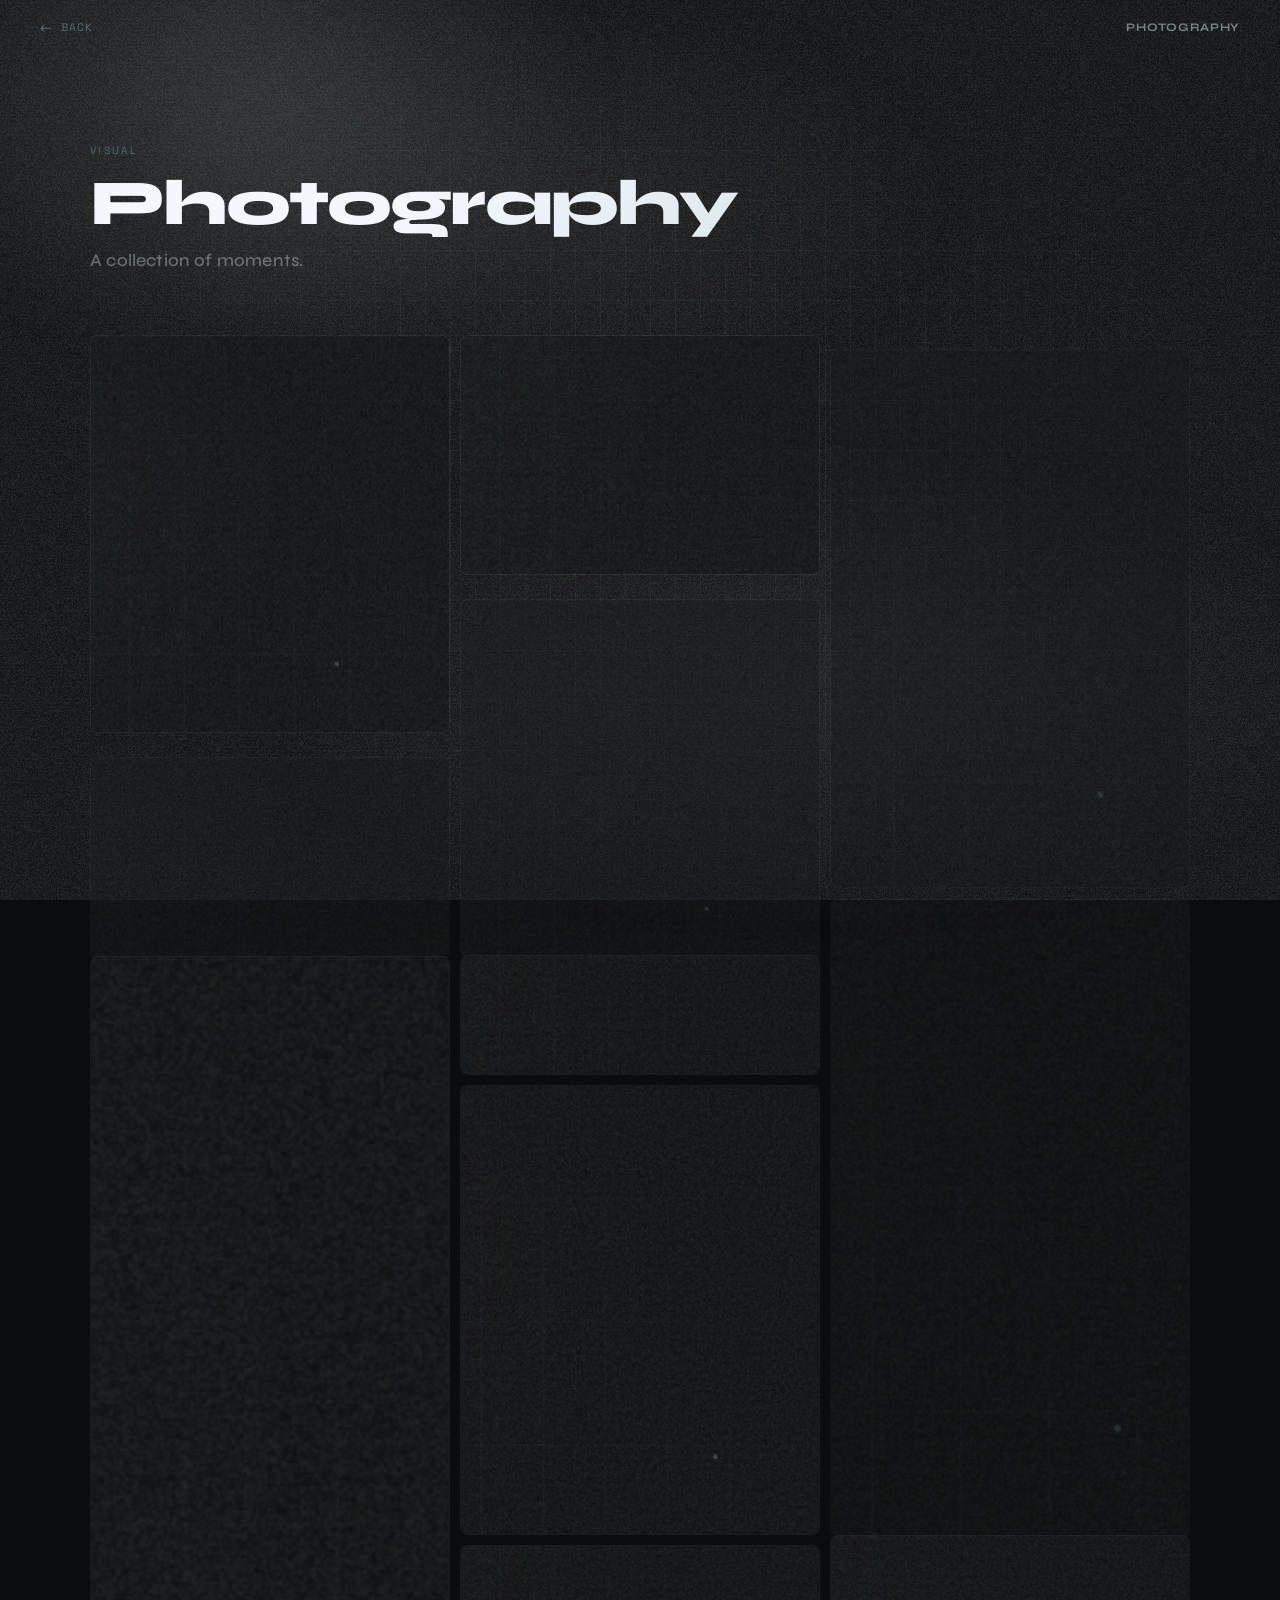
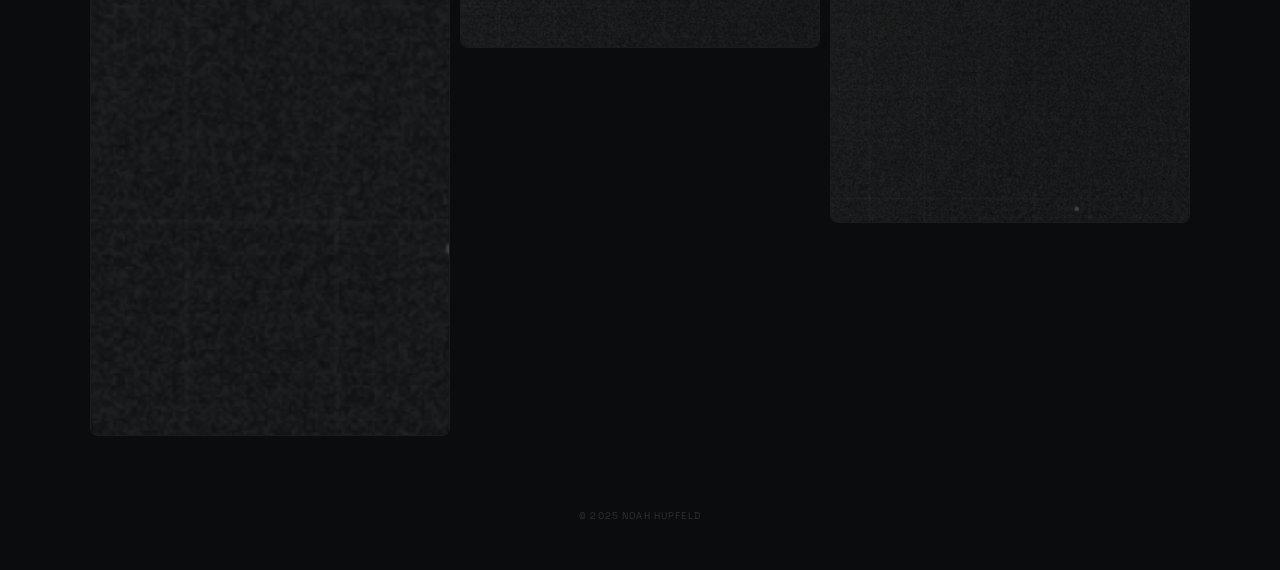
==== photography.html @ e3499d43 "Add files via upload" ====
<!DOCTYPE html>
<html lang="en">
<head>
<meta charset="UTF-8">
<meta name="viewport" content="width=device-width, initial-scale=1.0">
<title>Photography | Noah Hupfeld</title>
<link rel="preconnect" href="https://fonts.googleapis.com">
<link rel="preconnect" href="https://fonts.gstatic.com" crossorigin>
<link href="https://fonts.googleapis.com/css2?family=Space+Grotesk:wght@400;500;700&family=Syne:wght@500;700;800&display=swap" rel="stylesheet">
<link rel="stylesheet" href="style.css">
<link rel="stylesheet" href="project.css">
<link rel="stylesheet" href="photography.css">
</head>
<body>

  <canvas id="noise-canvas" aria-hidden="true"></canvas>
  <div class="scanline" aria-hidden="true"></div>
  <div class="orb orb-1" aria-hidden="true"></div>
  <div class="orb orb-2" aria-hidden="true"></div>
  <div class="orb orb-3" aria-hidden="true"></div>

  <!-- Fixed nav -->
  <nav class="project-nav" id="project-nav">
    <a href="index.html#about" class="nav-back">
      <span class="nav-back-arrow">←</span>
      <span>Back</span>
    </a>
    <span class="nav-project-title">Photography</span>
  </nav>

  <!-- Hero -->
  <header class="photo-hero">
    <div class="photo-hero-inner">
      <span class="photo-hero-kicker">Visual</span>
      <h1 class="photo-hero-title">Photography</h1>
      <p class="photo-hero-desc">A collection of moments.</p>
    </div>
  </header>

  <!-- Masonry / grid -->
  <main class="photo-main" id="photo-main"></main>

  <!-- Lightbox -->
  <div class="lightbox" id="lightbox" aria-hidden="true">
    <button class="lightbox-close" id="lightbox-close" aria-label="Close">✕</button>
    <button class="lightbox-prev" id="lightbox-prev" aria-label="Previous">←</button>
    <button class="lightbox-next" id="lightbox-next" aria-label="Next">→</button>
    <div class="lightbox-img-wrap">
      <img class="lightbox-img" id="lightbox-img" src="" alt="">
    </div>
    <div class="lightbox-counter" id="lightbox-counter"></div>
  </div>

  <footer class="site-footer">© 2025 Noah Hupfeld</footer>

  <script src="grain.js"></script>
  <script src="portfolio-data.js"></script>
  <script>
    /* ── Normalise entries: always { src, aspect? } ── */
    const photos = DATA.about.photography.map(e =>
      typeof e === 'string' ? { src: e } : e
    );

    const GAP = 10; // px between tiles
    const container = document.getElementById('photo-main');

    /* ── Column count based on viewport ── */
    function colCount() {
      const w = container.clientWidth;
      if (w >= 900) return 3;
      if (w >= 520) return 2;
      return 1;
    }

    /* ── Build tiles (DOM), resolve aspect ratios, then layout ── */
    const tiles = photos.map((entry, i) => {
      const div = document.createElement('div');
      div.className = 'photo-tile';
      div.style.animationDelay = (0.04 + i * 0.06) + 's';
      div.style.position = 'absolute';
      const img = document.createElement('img');
      img.src = entry.src;
      img.alt = 'Photo ' + (i + 1);
      img.loading = 'lazy';
      div.appendChild(img);
      div.addEventListener('click', () => openLightbox(i));
      container.appendChild(div);
      return { div, entry, aspect: entry.aspect || null };
    });

    /* ── Resolve aspect ratios for tiles that need auto-detection ── */
    let pending = tiles.filter(t => t.aspect === null).length;

    function tryLayout() {
      if (pending > 0) return; // wait until all aspects known
      layout();
    }

    tiles.forEach(t => {
      if (t.aspect !== null) return;
      const img = t.div.querySelector('img');
      if (img.complete && img.naturalWidth) {
        t.aspect = img.naturalWidth / img.naturalHeight;
        pending--;
        tryLayout();
      } else {
        img.addEventListener('load', () => {
          t.aspect = img.naturalWidth / img.naturalHeight || 1;
          pending--;
          tryLayout();
        });
        img.addEventListener('error', () => {
          t.aspect = 1;
          pending--;
          tryLayout();
        });
      }
    });

    /* If all aspects were pre-declared, layout immediately */
    if (pending === 0) layout();

    /* ── Column-packing layout (shortest-column) ── */
    function layout() {
      const cols = colCount();
      const totalW = container.clientWidth;
      const colW = (totalW - GAP * (cols - 1)) / cols;

      // Track the current fill height of each column
      const colHeights = Array(cols).fill(0);

      tiles.forEach(t => {
        // Pick the shortest column
        let shortest = 0;
        for (let c = 1; c < cols; c++) {
          if (colHeights[c] < colHeights[shortest]) shortest = c;
        }

        const aspect = t.aspect || 1;
        const h = colW / aspect;
        const x = shortest * (colW + GAP);
        const y = colHeights[shortest];

        t.div.style.left   = x + 'px';
        t.div.style.top    = y + 'px';
        t.div.style.width  = colW + 'px';
        t.div.style.height = h + 'px';

        colHeights[shortest] += h + GAP;
      });

      // Set container height to tallest column
      container.style.height = Math.max(...colHeights) + 'px';
    }

    /* ── Re-layout on resize ── */
    let resizeTimer;
    window.addEventListener('resize', () => {
      clearTimeout(resizeTimer);
      resizeTimer = setTimeout(() => { if (pending === 0) layout(); }, 120);
    }, { passive: true });

    /* ── Nav shrink on scroll ── */
    const projNav = document.getElementById('project-nav');
    window.addEventListener('scroll', () => {
      projNav.classList.toggle('scrolled', window.scrollY > 60);
    }, { passive: true });

    /* ── Scroll-driven fly-in/out per tile ── */
    const FADE_ZONE  = 180; // px from viewport edge where transition starts
    const MAX_SHIFT  = 14;  // px of translateY at the edge
    const MAX_FADE   = 0.5; // opacity at the edge (fully visible = 0.82)

    function easeInOut(x) {
      return x < 0.5 ? 2 * x * x : 1 - Math.pow(-2 * x + 2, 2) / 2;
    }

    function updateTileVisibility() {
      const vTop    = window.scrollY;
      const vBottom = vTop + window.innerHeight;
      const contTop = container.offsetTop;

      tiles.forEach(t => {
        const el      = t.div;
        const tTop    = parseFloat(el.style.top)    + contTop;
        const tBottom = tTop + parseFloat(el.style.height || 0);

        // raw progress: 0 = edge, 1 = fully inside
        const fromTop    = tTop    - vTop;
        const fromBottom = vBottom - tBottom;

        let progress = 1;
        let dir = 0; // -1 top edge, +1 bottom edge

        if (fromBottom < FADE_ZONE && fromBottom > -parseFloat(el.style.height || FADE_ZONE)) {
          const p = Math.max(0, fromBottom / FADE_ZONE);
          if (p < progress) { progress = p; dir = 1; }
        }
        if (fromTop < FADE_ZONE && fromTop > -parseFloat(el.style.height || FADE_ZONE)) {
          const p = Math.max(0, fromTop / FADE_ZONE);
          if (p < progress) { progress = p; dir = -1; }
        }

        const eased   = easeInOut(progress);
        const opacity = MAX_FADE + eased * (0.82 - MAX_FADE);
        const shift   = dir * (1 - eased) * MAX_SHIFT;

        el.style.opacity   = opacity.toFixed(3);
        el.style.transform = shift ? `translateY(${shift.toFixed(2)}px)` : '';
      });
    }

    function scrollLoop() {
      updateTileVisibility();
      requestAnimationFrame(scrollLoop);
    }
    requestAnimationFrame(scrollLoop);

    /* ── Lightbox ── */
    let current = 0;
    const lightbox  = document.getElementById('lightbox');
    const lbImg     = document.getElementById('lightbox-img');
    const lbCounter = document.getElementById('lightbox-counter');

    function openLightbox(i) {
      current = i;
      lbImg.src = photos[i].src;
      lbCounter.textContent = (i + 1) + ' / ' + photos.length;
      lightbox.classList.add('open');
      lightbox.setAttribute('aria-hidden', 'false');
      document.body.style.overflow = 'hidden';
    }

    function closeLightbox() {
      lightbox.classList.remove('open');
      lightbox.setAttribute('aria-hidden', 'true');
      document.body.style.overflow = '';
    }

    function showPrev() { openLightbox((current - 1 + photos.length) % photos.length); }
    function showNext() { openLightbox((current + 1) % photos.length); }

    document.getElementById('lightbox-close').addEventListener('click', closeLightbox);
    document.getElementById('lightbox-prev').addEventListener('click', showPrev);
    document.getElementById('lightbox-next').addEventListener('click', showNext);

    lightbox.addEventListener('click', e => {
      if (e.target === lightbox) closeLightbox();
    });

    document.addEventListener('keydown', e => {
      if (!lightbox.classList.contains('open')) return;
      if (e.key === 'Escape')      closeLightbox();
      if (e.key === 'ArrowLeft')   showPrev();
      if (e.key === 'ArrowRight')  showNext();
    });
  </script>
</body>
</html>
---- style.css ----
/* ── Reset ── */
*, *::before, *::after { margin: 0; padding: 0; box-sizing: border-box; }

/* ════════════════════════════════
   BASE
════════════════════════════════ */
html {
  width: 100%;
  background: #0b0c0d;
  scroll-behavior: smooth;
}

body {
  width: 100%;
  background: #0b0c0d;
  color: #e8eef2;
  font-family: 'Space Grotesk', sans-serif;
  overflow-x: hidden;
}

/* ════════════════════════════════
   GRID BACKGROUND
════════════════════════════════ */
body::before {
  content: '';
  position: fixed;
  inset: 0;
  z-index: 0;
  background-image:
    linear-gradient(rgba(64, 68, 70, 0.22)1px, transparent 1px),
    linear-gradient(90deg, rgba(64, 68, 70, 0.22) 1px, transparent 1px);
  background-size: 25px 50px;
  mask-image: radial-gradient(ellipse at 50% 50%, black 20%, transparent 75%);
  -webkit-mask-image: radial-gradient(ellipse at 50% 50%, black 20%, transparent 75%);
  pointer-events: none;
}

/* ════════════════════════════════
   3D BLOB CANVAS
════════════════════════════════ */
#blob-canvas {
  position: fixed;
  inset: 0;
  width: 100%;
  height: 100%;
  pointer-events: none;
  z-index: 1;
  transition: opacity 0.1s linear;
}

/* ════════════════════════════════
   STATIC NOISE CANVAS
════════════════════════════════ */
#noise-canvas {
  position: fixed;
  inset: 0;
  width: 100%;
  height: 100%;
  pointer-events: none;
  z-index: 2;
  mix-blend-mode: screen;
  opacity: 0.30;
}

/* ════════════════════════════════
   ANIMATED BACKGROUND PARTICLES
════════════════════════════════ */
.bg-particles {
  position: fixed;
  inset: 0;
  z-index: 1;
  pointer-events: none;
  overflow: hidden;
}

.particle {
  position: absolute;
  border-radius: 50%;
  background: rgba(180, 230, 240, 0.6);
  animation: floatParticle linear infinite;
}

.particle:nth-child(1)  { width:1px; height:1px; left:10%; animation-duration:18s; animation-delay:0s;    opacity:0.5; }
.particle:nth-child(2)  { width:2px; height:2px; left:22%; animation-duration:24s; animation-delay:-4s;   opacity:0.35; }
.particle:nth-child(3)  { width:1px; height:1px; left:35%; animation-duration:20s; animation-delay:-8s;   opacity:0.6; }
.particle:nth-child(4)  { width:2px; height:2px; left:48%; animation-duration:28s; animation-delay:-2s;   opacity:0.3; }
.particle:nth-child(5)  { width:1px; height:1px; left:60%; animation-duration:22s; animation-delay:-12s;  opacity:0.5; }
.particle:nth-child(6)  { width:1px; height:1px; left:72%; animation-duration:19s; animation-delay:-6s;   opacity:0.4; }
.particle:nth-child(7)  { width:2px; height:2px; left:85%; animation-duration:26s; animation-delay:-16s;  opacity:0.3; }
.particle:nth-child(8)  { width:1px; height:1px; left:5%;  animation-duration:32s; animation-delay:-9s;   opacity:0.45; }
.particle:nth-child(9)  { width:1px; height:1px; left:92%; animation-duration:21s; animation-delay:-3s;   opacity:0.5; }
.particle:nth-child(10) { width:2px; height:2px; left:55%; animation-duration:30s; animation-delay:-20s;  opacity:0.25; }

@keyframes floatParticle {
  0%   { transform: translateY(110vh) translateX(0px);   opacity: 0; }
  5%   { opacity: 0.6; }
  90%  { opacity: 0.4; }
  100% { transform: translateY(-10vh)  translateX(30px);  opacity: 0; }
}

/* ════════════════════════════════
   ANIMATED ORBS
════════════════════════════════ */
.orb {
  position: fixed;
  border-radius: 50%;
  pointer-events: none;
  z-index: 1;
  filter: blur(30px);
  animation: orbDrift ease-in-out infinite alternate;
}

.orb-1 {
  width: 55vmax;
  height: 42vmax;
  top: -13vmax;
  left: -8vmax;
  background: radial-gradient(ellipse, rgba(146, 156, 160, 0.22) 0%, transparent 70%);
  animation-duration: 14s;
  animation-delay: 0s;
}

.orb-2 {
  width: 90vmax;
  height: 36vmax;
  bottom: -1vmax;
  right: -8vmax;
  background: radial-gradient(ellipse, rgba(68, 72, 74, 0.22) 0%, transparent 70%);
  animation-duration: 18s;
  animation-delay: -6s;
}

.orb-3 {
  width: 64vmax;
  height: 32vmax;
  left: 10vmax;
  background: radial-gradient(ellipse, rgba(75, 79, 81, 0.22) 0%, transparent 70%);
  animation-duration: 22s;
  animation-delay: -10s;
}

@keyframes orbDrift {
  0%   { transform: translate(0, 0) scale(1); }
  33%  { transform: translate(3vw, 2vh) scale(1.05); }
  66%  { transform: translate(-2vw, 4vh) scale(0.97); }
  100% { transform: translate(2vw, -2vh) scale(1.03); }
}

/* ════════════════════════════════
   SCAN LINE
════════════════════════════════ */
.scanline {
  position: fixed;
  inset: 0;
  z-index: 3;
  pointer-events: none;
  background: repeating-linear-gradient(
    0deg,
    transparent,
    transparent 2px,
    rgba(0, 0, 0, 0.03) 2px,
    rgba(0, 0, 0, 0.03) 4px
  );
}

/* ════════════════════════════════
   HERO LAYOUT
════════════════════════════════ */
.hero {
  position: relative;
  z-index: 10;
  width: 100%;
  height: 100vh;
  display: flex;
  flex-direction: column;
  align-items: center;
  justify-content: space-between;
  padding: 2rem 2.5rem 2.5rem;
}

/* ── Nav ── */
nav {
  display: flex;
  justify-content: space-between;
  align-items: center;
  width: 100%;
  flex-shrink: 0;
  animation: fadeDown 0.8s 0.5s both;
}

nav .nav-left,
nav .nav-right {
  display: flex;
  gap: 2rem;
  font-size: 0.68rem;
  letter-spacing: 0.14em;
  text-transform: uppercase;
  color: rgba(180, 220, 230, 0.35);
}

nav a {
  color: inherit;
  text-decoration: none;
  transition: color 0.25s;
}
nav a:hover { color: rgba(200, 235, 242, 0.85); }

/* ── Center name block ── */
.name-hero {
  flex: 1;
  display: flex;
  flex-direction: column;
  align-items: center;
  justify-content: center;
  text-align: center;
  will-change: transform, opacity;
}

.name-kicker {
  font-family: 'Space Grotesk', sans-serif;
  font-size: 0.7rem;
  font-weight: 250;
  letter-spacing: 1em;
  text-transform: uppercase;
  color: rgba(160, 215, 228, 0.35);
  margin-bottom: 1rem;
  opacity: 0;
  animation: fadeUp 0.6s 1.6s both;
}

.name-title-wrap {
  line-height: 1;
}

.name-title {
  font-family: 'Syne', sans-serif;
  font-weight: 800;
  font-size: clamp(3.5rem, 5vw, 9rem);
  line-height: 1;
  letter-spacing: -0.02em;
  user-select: none;
}

.name-letter {
  display: inline-block;
  background: linear-gradient(135deg, #f5f6ff 30%, #d1e1e3 80%, #b2c0c0 100%);
  -webkit-background-clip: text;
  -webkit-text-fill-color: transparent;
  background-clip: text;
  will-change: transform, opacity;
  opacity: 0;
  animation: letterReveal 0.7s cubic-bezier(0.16, 1, 0.3, 1) both;
}

.name-hero-title {
  margin: 0;
  font-size: clamp(3.5rem, 11vw, 9rem);
  line-height: 1;
  background: linear-gradient(135deg, var(--text) 30%, var(--accent) 80%, var(--accent-2) 100%);
  -webkit-background-clip: text;
  -webkit-text-fill-color: transparent;
  background-clip: text;
  opacity: 0;
  animation: heroFadeUp 1s 0.4s cubic-bezier(0.2, 0.7, 0.2, 1) forwards;
  will-change: transform, opacity;
}

.name-hint {
  margin-top: 2.4rem;
  font-size: 0.65rem;
  letter-spacing: 0.2em;
  text-transform: uppercase;
  color: rgba(160, 215, 228, 0.35);
  opacity: 0;
  animation: fadeUp 0.6s 1.9s both, hintPulse 2.8s 2.6s ease-in-out infinite;
}

/* ── Bottom nav ── */
.bottom-nav {
  position: relative;
  z-index: 1;
  display: flex;
  gap: 0.25rem;
  background: rgba(140, 210, 230, 0.04);
  backdrop-filter: blur(20px) saturate(140%);
  -webkit-backdrop-filter: blur(20px) saturate(140%);
  border: 1px solid rgba(160, 220, 235, 0.1);
  border-radius: 999px;
  padding: 0.4rem 0.6rem;
  animation: fadeUp 0.8s 0.8s both;
}

.bottom-nav a {
  font-family: 'Space Grotesk', sans-serif;
  font-size: 0.68rem;
  letter-spacing: 0.1em;
  text-transform: uppercase;
  color: rgba(180, 220, 230, 0.38);
  text-decoration: none;
  padding: 0.32rem 0.85rem;
  border-radius: 999px;
  transition: color 0.2s, background 0.2s;
}
.bottom-nav a:hover {
  color: rgba(210, 240, 248, 0.9);
  background: rgba(160, 220, 235, 0.08);
}
.bottom-nav a.active {
  color: #e8f6fa;
  background: rgba(160, 220, 235, 0.12);
}

/* ── Bottom-nav pinned state ── */
.bottom-nav.pinned {
  position: fixed;
  top: 1.2rem;
  left: 60%;
  transform: translateX(-20%);
  bottom: auto;
  z-index: 100;
  animation: navPin 1s cubic-bezier(0.16, 1, 0.3, 1) both;
}

@keyframes navPin {
  from {
    opacity: 0;
    transform: translateX(-20%) translateY(-16px);
  }
  to {
    opacity: 1;
    transform: translateX(-20%) translateY(0);
  }
}

@keyframes navUnpin {
  from {
    opacity: 1;
    transform: translateX(-20%) translateY(0);
  }
  to {
    opacity: 0;
    transform: translateX(-20%) translateY(-16px);
  }
}

.bottom-nav.unpinning {
  animation: navUnpin 0.35s cubic-bezier(0.4, 0, 1, 1) both;
}

/* ── Footer ── */
.site-footer {
  position: relative;
  z-index: 10;
  text-align: center;
  padding: 4rem 0 3rem;
  font-size: 0.6rem;
  letter-spacing: 0.12em;
  text-transform: uppercase;
  color: rgba(160, 215, 228, 0.2);
  white-space: nowrap;
}

/* ════════════════════════════════
   PAGE SECTIONS
════════════════════════════════ */
.page-section {
  position: relative;
  z-index: 10;
  width: 100%;
  min-height: 100vh;
  display: flex;
  align-items: flex-start;
  justify-content: center;
  padding: 7rem 2.5rem 6rem;
}

.section-inner {
  width: 100%;
  max-width: 860px;
}

.section-header {
  display: flex;
  align-items: baseline;
  gap: 1.2rem;
  margin-bottom: 3.5rem;
  padding-bottom: 1.2rem;
  border-bottom: 1px solid rgba(160, 220, 235, 0.08);
}

.section-kicker {
  font-family: 'Space Grotesk', sans-serif;
  font-size: 0.65rem;
  letter-spacing: 0.22em;
  text-transform: uppercase;
  color: rgba(160, 215, 228, 0.28);
}

.section-title {
  font-family: 'Syne', sans-serif;
  font-weight: 800;
  font-size: clamp(2rem, 4vw, 3.2rem);
  letter-spacing: -0.02em;
  line-height: 1;
  background: linear-gradient(135deg, #f5f6ff 30%, #d1e1e3 80%, #b2c0c0 100%);
  -webkit-background-clip: text;
  -webkit-text-fill-color: transparent;
  background-clip: text;
}

/* ════════════════════════════════
   RESUME
════════════════════════════════ */
.resume-list {
  display: flex;
  flex-direction: column;
  gap: 0;
}

.resume-item {
  display: grid;
  grid-template-columns: 160px 1fr;
  gap: 2rem;
  padding: 2rem 0;
  border-bottom: 1px solid rgba(160, 220, 235, 0.06);
  opacity: 0;
  animation: fadeUp 0.7s both;
}

.resume-item:last-child { border-bottom: none; }

.resume-meta {
  display: flex;
  flex-direction: column;
  gap: 0.6rem;
  padding-top: 0.15rem;
}

.resume-period {
  font-family: 'Space Grotesk', sans-serif;
  font-size: 0.63rem;
  letter-spacing: 0.12em;
  text-transform: uppercase;
  color: rgba(160, 215, 228, 0.35);
}

.resume-type-badge {
  display: inline-block;
  font-family: 'Space Grotesk', sans-serif;
  font-size: 0.58rem;
  letter-spacing: 0.1em;
  text-transform: uppercase;
  color: rgba(160, 220, 235, 0.5);
  background: rgba(160, 220, 235, 0.06);
  border: 1px solid rgba(160, 220, 235, 0.1);
  border-radius: 999px;
  padding: 0.2rem 0.6rem;
  width: fit-content;
}

.resume-content { display: flex; flex-direction: column; gap: 0.5rem; }

.resume-title {
  font-family: 'Syne', sans-serif;
  font-weight: 700;
  font-size: 1.05rem;
  letter-spacing: -0.01em;
  color: #e8eef2;
}

.resume-org {
  font-size: 0.72rem;
  letter-spacing: 0.04em;
  color: rgba(160, 215, 228, 0.45);
}

.resume-desc {
  font-size: 0.82rem;
  line-height: 1.7;
  color: rgba(220, 235, 240, 0.55);
  max-width: 56ch;
}

/* ════════════════════════════════
   TAGS
════════════════════════════════ */
.tag-row {
  display: flex;
  flex-wrap: wrap;
  gap: 0.4rem;
  margin-top: 0.4rem;
}

.tag {
  font-family: 'Space Grotesk', sans-serif;
  font-size: 0.58rem;
  letter-spacing: 0.1em;
  text-transform: uppercase;
  color: rgba(160, 220, 235, 0.5);
  background: rgba(160, 220, 235, 0.05);
  border: 1px solid rgba(160, 220, 235, 0.1);
  border-radius: 999px;
  padding: 0.18rem 0.65rem;
}

/* ════════════════════════════════
   PROJECTS
════════════════════════════════ */
.projects-grid {
  display: grid;
  grid-template-columns: repeat(auto-fill, minmax(340px, 1fr));
  gap: 1.25rem;
}

.project-card {
  background: rgba(140, 210, 230, 0.03);
  border: 1px solid rgba(160, 220, 235, 0.08);
  border-radius: 12px;
  overflow: hidden;
  display: flex;
  flex-direction: column;
  opacity: 0;
  animation: fadeUp 0.7s both;
  transition: border-color 0.25s, background 0.25s;
}

.project-card:hover {
  border-color: rgba(160, 220, 235, 0.18);
  background: rgba(140, 210, 230, 0.055);
}

.project-cover {
  position: relative;
  aspect-ratio: 16 / 9;
  background: rgba(160, 220, 235, 0.04);
  overflow: hidden;
}

.project-cover img {
  width: 100%;
  height: 100%;
  object-fit: cover;
  display: block;
  opacity: 0.75;
  transition: opacity 0.3s;
}

.project-card:hover .project-cover img { opacity: 0.9; }

.project-cover.no-cover {
  background: repeating-linear-gradient(
    -45deg,
    rgba(160, 220, 235, 0.03),
    rgba(160, 220, 235, 0.03) 1px,
    transparent 1px,
    transparent 12px
  );
}

.project-type-badge {
  position: absolute;
  top: 1.1rem;
  right: 1.1rem;
  font-family: 'Space Grotesk', sans-serif;
  font-size: 0.58rem;
  letter-spacing: 0.1em;
  text-transform: uppercase;
  color: rgba(160, 220, 235, 0.6);
  background: rgba(11, 12, 13, 0.65);
  backdrop-filter: blur(8px);
  border: 1px solid rgba(160, 220, 235, 0.12);
  border-radius: 999px;
  padding: 0.2rem 0.65rem;
}

.project-body {
  padding: 1.4rem 1.5rem 1.5rem;
  display: flex;
  flex-direction: column;
  gap: 0.55rem;
  flex: 1;
}

.project-header {
  display: flex;
  align-items: baseline;
  justify-content: space-between;
  gap: 1rem;
}

.project-title {
  font-family: 'Syne', sans-serif;
  font-weight: 700;
  font-size: 1rem;
  letter-spacing: -0.01em;
  color: #e8eef2;
}

.project-period {
  font-size: 0.6rem;
  letter-spacing: 0.1em;
  text-transform: uppercase;
  color: rgba(160, 215, 228, 0.3);
  white-space: nowrap;
}

.project-desc {
  font-size: 0.8rem;
  line-height: 1.65;
  color: rgba(220, 235, 240, 0.5);
}

/* ════════════════════════════════
   ABOUT
════════════════════════════════ */
.about-body { display: flex; flex-direction: column; gap: 3rem; }

.about-bio {
  font-family: 'Syne', sans-serif;
  font-weight: 500;
  font-size: clamp(1.1rem, 2vw, 1.5rem);
  line-height: 1.6;
  letter-spacing: -0.01em;
  color: rgba(220, 235, 240, 0.65);
  max-width: 52ch;
}

.hobby-cards {
  display: flex;
  flex-direction: column;
  gap: 1.25rem;
}

.hobby-card {
  background: rgba(140, 210, 230, 0.03);
  border: 1px solid rgba(160, 220, 235, 0.08);
  border-radius: 12px;
  overflow: hidden;
  opacity: 0;
  animation: fadeUp 0.7s both;
  transition: border-color 0.25s, background 0.25s;
}

.hobby-card:hover {
  border-color: rgba(160, 220, 235, 0.18);
  background: rgba(140, 210, 230, 0.055);
}

.hobby-card-header {
  padding: 1.2rem 1.5rem 1rem;
  display: flex;
  align-items: baseline;
  gap: 1rem;
  border-bottom: 1px solid rgba(160, 220, 235, 0.07);
}

.hobby-card-title {
  font-family: 'Syne', sans-serif;
  font-weight: 700;
  font-size: 1rem;
  letter-spacing: -0.01em;
  color: #e8eef2;
}

.hobby-card-kicker {
  font-family: 'Space Grotesk', sans-serif;
  font-size: 0.58rem;
  letter-spacing: 0.1em;
  text-transform: uppercase;
  color: rgba(160, 220, 235, 0.35);
}

.hobby-card-arrow {
  margin-left: auto;
  font-size: 0.75rem;
  color: rgba(160, 220, 235, 0.25);
  transition: color 0.25s, transform 0.25s;
}

.hobby-card:hover .hobby-card-arrow {
  color: rgba(160, 220, 235, 0.65);
  transform: translate(2px, -2px);
}


/* ════════════════════════════════
   ANIMATIONS
════════════════════════════════ */
@keyframes letterReveal {
  from {
    opacity: 0;
    transform: translateY(0.4em) scaleY(0.6);
    filter: blur(10px);
  }
  to {
    opacity: 1;
    transform: translateY(0) scaleY(1);
    filter: blur(0px);
  }
}

@keyframes fadeDown {
  from { opacity: 0; transform: translateY(-10px); }
  to   { opacity: 1; transform: translateY(0); }
}

@keyframes fadeUp {
  from { opacity: 0; transform: translateY(20px); }
  to   { opacity: 1; transform: translateY(0); }
}

@keyframes hintPulse {
  50%       { opacity: 1;  transform: translateY(5px); }
}

/* ════════════════════════════════
   RESPONSIVE
════════════════════════════════ */
@media (max-width: 640px) {
  .resume-item {
    grid-template-columns: 1fr;
    gap: 0.75rem;
  }

  .photo-grid {
    grid-template-columns: repeat(2, 1fr);
  }

  .page-section {
    padding: 5rem 1.5rem 4rem;
  }
}
---- project.css ----
/* ════════════════════════════════
   PROJECT PAGE
════════════════════════════════ */

/* ── Fixed nav ── */
.project-nav {
  position: fixed;
  top: 0;
  left: 0;
  right: 0;
  z-index: 200;
  display: flex;
  align-items: center;
  justify-content: space-between;
  padding: 1.1rem 2.5rem;
  transition: background 0.3s, border-color 0.3s, padding 0.3s;
  border-bottom: 1px solid transparent;
  animation: fadeDown 0.6s 0.1s both;
}

.project-nav.scrolled {
  background: rgba(255, 255, 255, 0);
  backdrop-filter: blur(10px) saturate(140%);
  -webkit-backdrop-filter: blur(10px) saturate(140%);
  border-color: rgba(160, 220, 235, 0.08);
  padding: 0.75rem 2.5rem;
}

.nav-back {
  display: flex;
  align-items: center;
  gap: 0.45rem;
  font-size: 0.68rem;
  letter-spacing: 0.12em;
  text-transform: uppercase;
  color: rgba(180, 220, 230, 0.38);
  text-decoration: none;
  transition: color 0.2s;
}
.nav-back:hover { color: rgba(210, 240, 248, 0.85); }

.nav-back-arrow {
  font-size: 0.9rem;
  transition: transform 0.2s;
}
.nav-back:hover .nav-back-arrow { transform: translateX(-3px); }

.nav-project-title {
  font-family: 'Syne', sans-serif;
  font-weight: 700;
  font-size: 0.72rem;
  letter-spacing: 0.06em;
  color: rgba(220, 235, 240, 0.5);
  text-transform: uppercase;
}

/* ── Hero ── */
.proj-hero {
  position: relative;
  z-index: 10;
  width: 100%;
  padding: 9rem 2.5rem 5rem;
  display: flex;
  justify-content: center;
}

.proj-hero-inner {
  width: 100%;
  max-width: 860px;
  display: flex;
  flex-direction: column;
  gap: 1.2rem;
  animation: fadeUp 0.7s 0.2s both;
}

.proj-meta-row {
  display: flex;
  gap: 0.5rem;
  flex-wrap: wrap;
}

.proj-meta-chip {
  font-family: 'Space Grotesk', sans-serif;
  font-size: 0.6rem;
  letter-spacing: 0.12em;
  text-transform: uppercase;
  color: rgba(160, 220, 235, 0.5);
  background: rgba(160, 220, 235, 0.06);
  border: 1px solid rgba(160, 220, 235, 0.1);
  border-radius: 999px;
  padding: 0.22rem 0.75rem;
}

.proj-meta-type {
  color: rgba(180, 230, 240, 0.65);
  background: rgba(180, 230, 240, 0.06);
  border-color: rgba(180, 230, 240, 0.14);
}

.proj-title {
  font-family: 'Syne', sans-serif;
  font-weight: 800;
  font-size: clamp(2.4rem, 5vw, 4.5rem);
  line-height: 1.05;
  letter-spacing: -0.03em;
  background: linear-gradient(135deg, #f5f6ff 30%, #d1e1e3 80%, #b2c0c0 100%);
  -webkit-background-clip: text;
  -webkit-text-fill-color: transparent;
  background-clip: text;
}

.proj-desc {
  font-family: 'Syne', sans-serif;
  font-weight: 500;
  font-size: clamp(1rem, 1.8vw, 1.25rem);
  line-height: 1.65;
  color: rgba(220, 235, 240, 0.55);
  max-width: 58ch;
}

.proj-tag-row {
  display: flex;
  flex-wrap: wrap;
  gap: 0.4rem;
}

.proj-links {
  display: flex;
  gap: 0.75rem;
  flex-wrap: wrap;
  margin-top: 0.4rem;
}

.proj-link-btn {
  display: inline-flex;
  align-items: center;
  gap: 0.4rem;
  font-family: 'Space Grotesk', sans-serif;
  font-size: 0.68rem;
  letter-spacing: 0.1em;
  text-transform: uppercase;
  color: rgba(180, 225, 235, 0.75);
  background: rgba(160, 220, 235, 0.06);
  border: 1px solid rgba(160, 220, 235, 0.14);
  border-radius: 999px;
  padding: 0.45rem 1.1rem;
  text-decoration: none;
  transition: color 0.2s, background 0.2s, border-color 0.2s;
}
.proj-link-btn:hover {
  color: #e8f6fa;
  background: rgba(160, 220, 235, 0.12);
  border-color: rgba(160, 220, 235, 0.24);
}
.proj-link-btn::after { content: ' ↗'; opacity: 0.5; }

/* ── Cover ── */
.proj-cover-wrap {
  position: relative;
  z-index: 10;
  width: 100%;
  max-width: 1100px;
  margin: 0 auto 0;
  padding: 0 2.5rem;
  animation: fadeUp 0.8s 0.35s both;
}

.proj-cover-img {
  width: 100%;
  max-height: 540px;
  object-fit: cover;
  border-radius: 12px;
  border: 1px solid rgba(160, 220, 235, 0.1);
  display: block;
}

.proj-cover-empty {
  height: 320px;
  border-radius: 12px;
  border: 1px solid rgba(160, 220, 235, 0.07);
  background: repeating-linear-gradient(
    -45deg,
    rgba(160, 220, 235, 0.025),
    rgba(160, 220, 235, 0.025) 1px,
    transparent 1px,
    transparent 12px
  );
}

/* ── Content area ── */
.proj-content {
  position: relative;
  z-index: 10;
  width: 100%;
  max-width: 860px;
  margin: 0 auto;
  padding: 5rem 2.5rem 7rem;
  display: flex;
  flex-direction: column;
  gap: 3.5rem;
}

/* ── Shared block ── */
.proj-block {
  opacity: 0;
  animation: fadeUp 0.65s both;
}
.proj-block:nth-child(1) { animation-delay: 0.05s; }
.proj-block:nth-child(2) { animation-delay: 0.12s; }
.proj-block:nth-child(3) { animation-delay: 0.18s; }
.proj-block:nth-child(4) { animation-delay: 0.24s; }
.proj-block:nth-child(5) { animation-delay: 0.30s; }
.proj-block:nth-child(6) { animation-delay: 0.36s; }
.proj-block:nth-child(7) { animation-delay: 0.40s; }
.proj-block:nth-child(8) { animation-delay: 0.44s; }

/* ── Text block ── */
.proj-block-text { display: flex; flex-direction: column; gap: 1rem; }

.proj-block-heading {
  font-family: 'Syne', sans-serif;
  font-weight: 700;
  font-size: clamp(1.2rem, 2.5vw, 1.7rem);
  letter-spacing: -0.02em;
  color: #e8eef2;
}

.proj-block-body {
  font-size: 0.92rem;
  line-height: 1.8;
  color: rgba(220, 235, 240, 0.6);
  max-width: 66ch;
}
.proj-block-body a {
  color: rgba(180, 230, 240, 0.75);
  text-decoration: underline;
  text-underline-offset: 3px;
}
.proj-block-body a:hover { color: #e8f6fa; }

/* ── Image block ── */
.proj-block-image {
  display: flex;
  flex-direction: column;
  gap: 0.75rem;
}
.proj-block-image img {
  width: 100%;
  border-radius: 10px;
  border: 1px solid rgba(160, 220, 235, 0.08);
  display: block;
  object-fit: cover;
}
.proj-block-image.wide {
  width: calc(100% + 5rem);
  margin-left: -2.5rem;
}
.proj-block-image figcaption,
.proj-block-gallery figcaption,
.proj-block-video figcaption {
  font-size: 0.63rem;
  letter-spacing: 0.1em;
  text-transform: uppercase;
  color: rgba(160, 215, 228, 0.3);
  text-align: center;
}

/* ── Gallery block ── */
.proj-block-gallery {
  display: grid;
  grid-template-columns: repeat(auto-fill, minmax(240px, 1fr));
  gap: 0.75rem;
}
.proj-block-gallery figure {
  display: flex;
  flex-direction: column;
  gap: 0.4rem;
}
.proj-block-gallery img {
  width: 100%;
  aspect-ratio: 4 / 3;
  object-fit: cover;
  border-radius: 8px;
  border: 1px solid rgba(160, 220, 235, 0.07);
  display: block;
  transition: opacity 0.3s, transform 0.35s;
  opacity: 0.82;
}
.proj-block-gallery img:hover { opacity: 1; transform: scale(1.02); }

/* ── Video block ── */
.proj-block-video {
  display: flex;
  flex-direction: column;
  gap: 0.75rem;
}
.proj-block-video video {
  width: 100%;
  border-radius: 10px;
  border: 1px solid rgba(160, 220, 235, 0.08);
  display: block;
}
.proj-block-video iframe {
  width: 100%;
  aspect-ratio: 16 / 9;
  border: none;
  border-radius: 10px;
  border: 1px solid rgba(160, 220, 235, 0.08);
  display: block;
}
.proj-block-video.wide {
  width: calc(100% + 5rem);
  margin-left: -2.5rem;
}

/* ── Stats block ── */
.proj-block-stats {
  display: grid;
  grid-template-columns: repeat(auto-fill, minmax(140px, 1fr));
  gap: 1px;
  background: rgba(160, 220, 235, 0.07);
  border: 1px solid rgba(160, 220, 235, 0.07);
  border-radius: 12px;
  overflow: hidden;
}

.proj-stat {
  display: flex;
  flex-direction: column;
  gap: 0.35rem;
  padding: 1.4rem 1.6rem;
  background: rgba(11, 12, 13, 0.6);
}

.proj-stat-value {
  font-family: 'Syne', sans-serif;
  font-weight: 800;
  font-size: clamp(1.6rem, 3vw, 2.4rem);
  letter-spacing: -0.03em;
  background: linear-gradient(135deg, #f5f6ff 30%, #d1e1e3 80%);
  -webkit-background-clip: text;
  -webkit-text-fill-color: transparent;
  background-clip: text;
}

.proj-stat-label {
  font-size: 0.62rem;
  letter-spacing: 0.12em;
  text-transform: uppercase;
  color: rgba(160, 215, 228, 0.35);
}

/* ── Code block ── */
.proj-block-code {
  display: flex;
  flex-direction: column;
  gap: 0;
  background: rgba(160, 220, 235, 0.03);
  border: 1px solid rgba(160, 220, 235, 0.08);
  border-radius: 10px;
  overflow: hidden;
}

.proj-code-label {
  display: block;
  padding: 0.55rem 1.2rem;
  font-size: 0.6rem;
  letter-spacing: 0.12em;
  text-transform: uppercase;
  color: rgba(160, 220, 235, 0.35);
  border-bottom: 1px solid rgba(160, 220, 235, 0.07);
}

.proj-block-code pre {
  padding: 1.4rem 1.5rem;
  overflow-x: auto;
}

.proj-block-code code {
  font-family: 'Space Grotesk', monospace;
  font-size: 0.78rem;
  line-height: 1.75;
  color: rgba(220, 235, 240, 0.65);
  white-space: pre;
}

/* ── Divider block ── */
.proj-block-divider {
  height: 1px;
  background: rgba(160, 220, 235, 0.07);
  margin: 0.5rem 0;
}

/* ── Responsive ── */
@media (max-width: 640px) {
  .project-nav { padding: 0.9rem 1.5rem; }
  .project-nav.scrolled { padding: 0.65rem 1.5rem; }
  .proj-hero { padding: 7rem 1.5rem 4rem; }
  .proj-cover-wrap { padding: 0 1.5rem; }
  .proj-content { padding: 4rem 1.5rem 5rem; gap: 2.5rem; }
  .proj-block-image.wide,
  .proj-block-video.wide {
    width: 100%;
    margin-left: 0;
  }
  .proj-block-gallery { grid-template-columns: repeat(2, 1fr); }
  .proj-block-stats { grid-template-columns: repeat(2, 1fr); }
}
---- photography.css ----
/* ════════════════════════════════
   PHOTOGRAPHY PAGE
════════════════════════════════ */

/* ── Hero ── */
.photo-hero {
  position: relative;
  z-index: 10;
  width: 100%;
  padding: 9rem 2.5rem 4rem;
  display: flex;
  justify-content: center;
}

.photo-hero-inner {
  width: 100%;
  max-width: 1100px;
  display: flex;
  flex-direction: column;
  gap: 0.8rem;
  animation: fadeUp 0.7s 0.15s both;
}

.photo-hero-kicker {
  font-family: 'Space Grotesk', sans-serif;
  font-size: 0.65rem;
  letter-spacing: 0.22em;
  text-transform: uppercase;
  color: rgba(160, 215, 228, 0.35);
}

.photo-hero-title {
  font-family: 'Syne', sans-serif;
  font-weight: 800;
  font-size: clamp(2.4rem, 5vw, 4.5rem);
  line-height: 1.05;
  letter-spacing: -0.03em;
  background: linear-gradient(135deg, #f5f6ff 30%, #d1e1e3 80%, #b2c0c0 100%);
  -webkit-background-clip: text;
  -webkit-text-fill-color: transparent;
  background-clip: text;
}

.photo-hero-desc {
  font-family: 'Syne', sans-serif;
  font-weight: 500;
  font-size: clamp(0.9rem, 1.6vw, 1.1rem);
  color: rgba(220, 235, 240, 0.38);
  letter-spacing: 0.01em;
}

/* ── Main grid ── */
.photo-main {
  position: relative;      /* tiles are absolutely positioned inside */
  z-index: 10;
  isolation: isolate;      /* contain tile stacking contexts so they can't escape above the nav */
  width: 100%;
  max-width: 1100px;
  margin: 0 auto;
  padding: 0 2.5rem 7rem;
  box-sizing: border-box;
}

/* ── Individual tile ── */
.photo-tile {
  /* left / top / width / height + opacity + filter set by JS */
  border-radius: 8px;
  overflow: hidden;
  cursor: pointer;
  border: 1px solid rgba(160, 220, 235, 0.07);
  background: rgba(160, 220, 235, 0.03);
  will-change: filter, opacity;
}

.photo-tile img {
  width: 100%;
  height: 100%;
  display: block;
  object-fit: cover;
  transition: transform 0.45s cubic-bezier(0.25, 0.46, 0.45, 0.94);
}

.photo-tile:hover img {
  transform: scale(1.025);
}

/* ── Lightbox ── */
.lightbox {
  position: fixed;
  inset: 0;
  z-index: 500;
  background: rgba(7, 8, 9, 0.94);
  backdrop-filter: blur(18px) saturate(130%);
  -webkit-backdrop-filter: blur(18px) saturate(130%);
  display: flex;
  align-items: center;
  justify-content: center;
  opacity: 0;
  pointer-events: none;
  transition: opacity 0.3s;
}

.lightbox.open {
  opacity: 1;
  pointer-events: all;
}

.lightbox-img-wrap {
  max-width: min(90vw, 1000px);
  max-height: 85vh;
  display: flex;
  align-items: center;
  justify-content: center;
}

.lightbox-img {
  max-width: 100%;
  max-height: 85vh;
  object-fit: contain;
  border-radius: 8px;
  border: 1px solid rgba(160, 220, 235, 0.1);
  display: block;
}

.lightbox-close,
.lightbox-prev,
.lightbox-next {
  position: fixed;
  background: rgba(11, 12, 13, 0.6);
  border: 1px solid rgba(160, 220, 235, 0.1);
  color: rgba(180, 220, 230, 0.55);
  cursor: pointer;
  font-size: 1rem;
  transition: color 0.2s, background 0.2s, border-color 0.2s;
  backdrop-filter: blur(8px);
  -webkit-backdrop-filter: blur(8px);
  border-radius: 999px;
  line-height: 1;
}

.lightbox-close:hover,
.lightbox-prev:hover,
.lightbox-next:hover {
  color: #e8f6fa;
  background: rgba(160, 220, 235, 0.1);
  border-color: rgba(160, 220, 235, 0.2);
}

.lightbox-close {
  top: 1.5rem;
  right: 1.5rem;
  padding: 0.55rem 0.75rem;
  font-size: 0.8rem;
  letter-spacing: 0.05em;
}

.lightbox-prev {
  left: 1.5rem;
  top: 50%;
  transform: translateY(-50%);
  padding: 0.7rem 0.95rem;
  font-size: 1.1rem;
}

.lightbox-next {
  right: 1.5rem;
  top: 50%;
  transform: translateY(-50%);
  padding: 0.7rem 0.95rem;
  font-size: 1.1rem;
}

.lightbox-counter {
  position: fixed;
  bottom: 1.8rem;
  left: 50%;
  transform: translateX(-50%);
  font-family: 'Space Grotesk', sans-serif;
  font-size: 0.6rem;
  letter-spacing: 0.18em;
  text-transform: uppercase;
  color: rgba(160, 215, 228, 0.3);
}

/* ── Responsive ── */
@media (max-width: 860px) {
  .photo-main  { padding: 0 1.5rem 5rem; }
  .photo-hero  { padding: 7rem 1.5rem 3rem; }
}

@media (max-width: 480px) {
  .photo-main       { padding: 0 1.25rem 4rem; }
  .lightbox-prev    { left: 0.75rem; }
  .lightbox-next    { right: 0.75rem; }
}
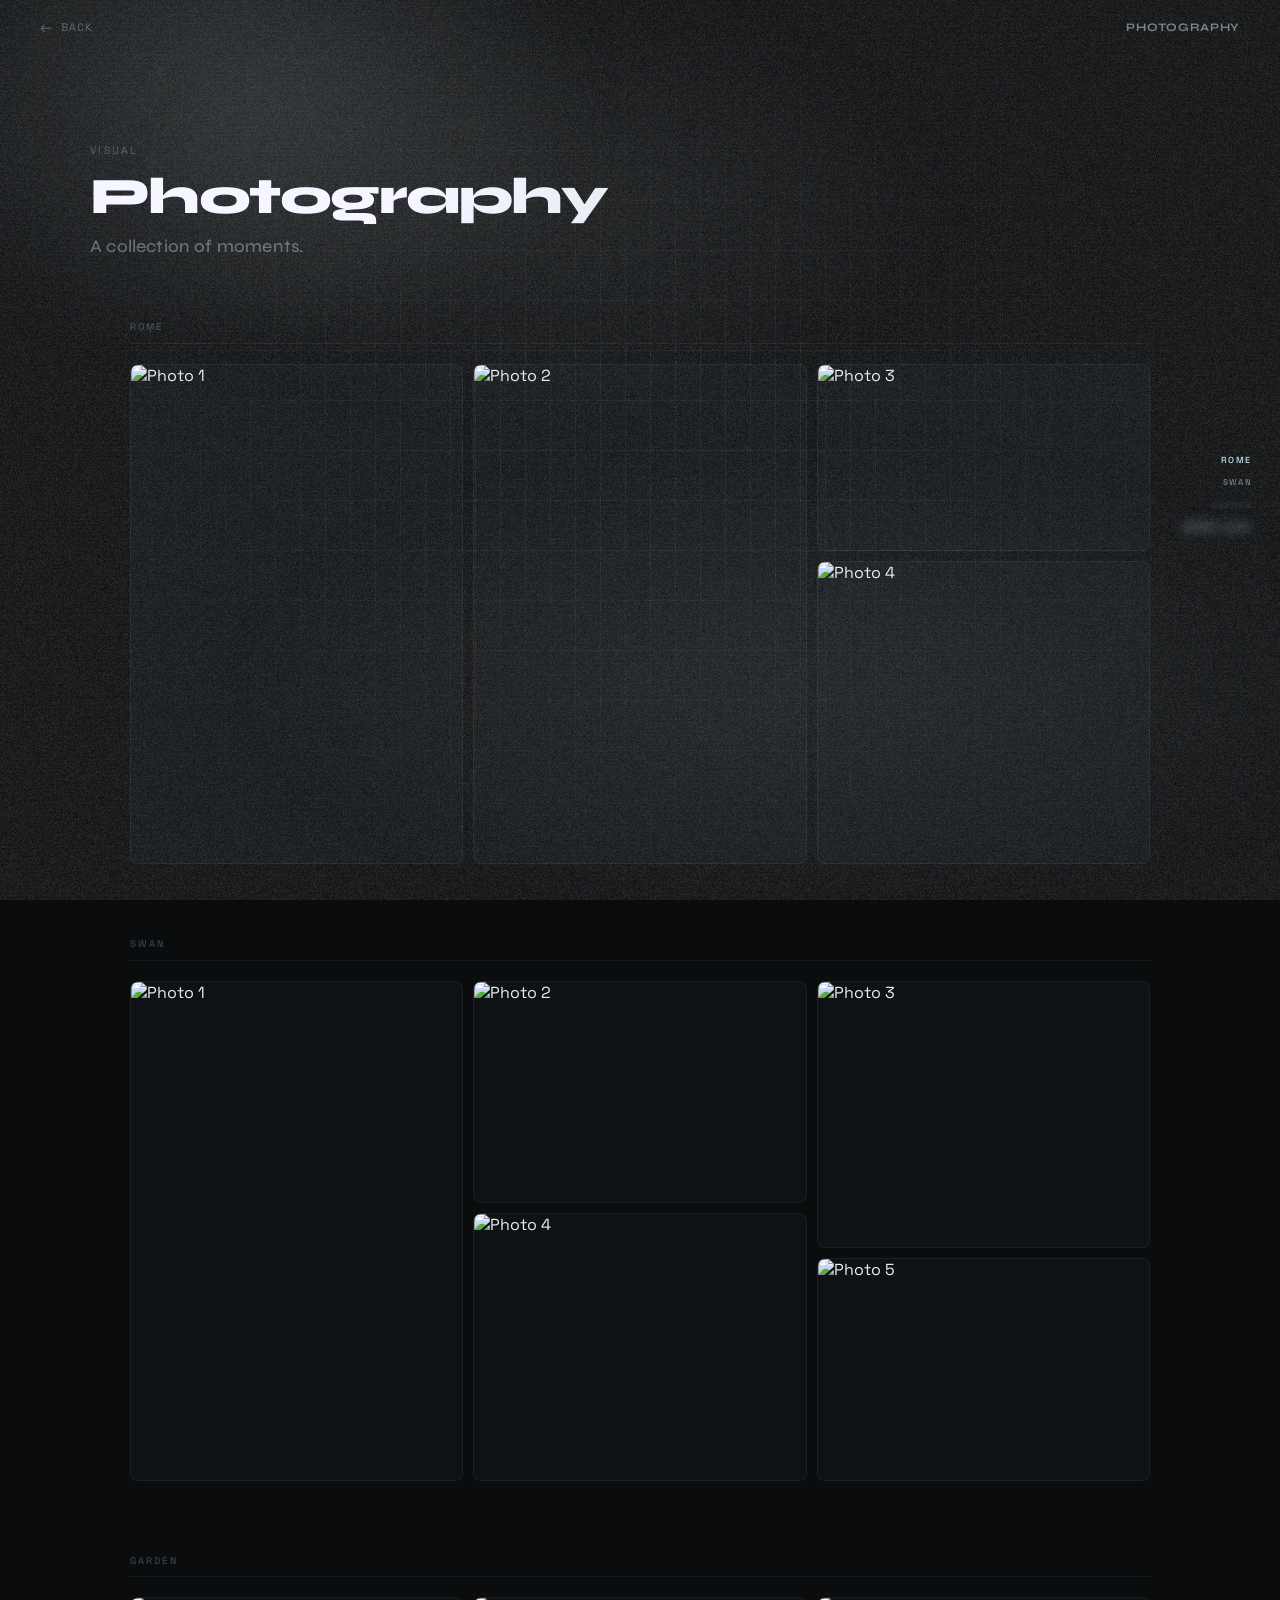
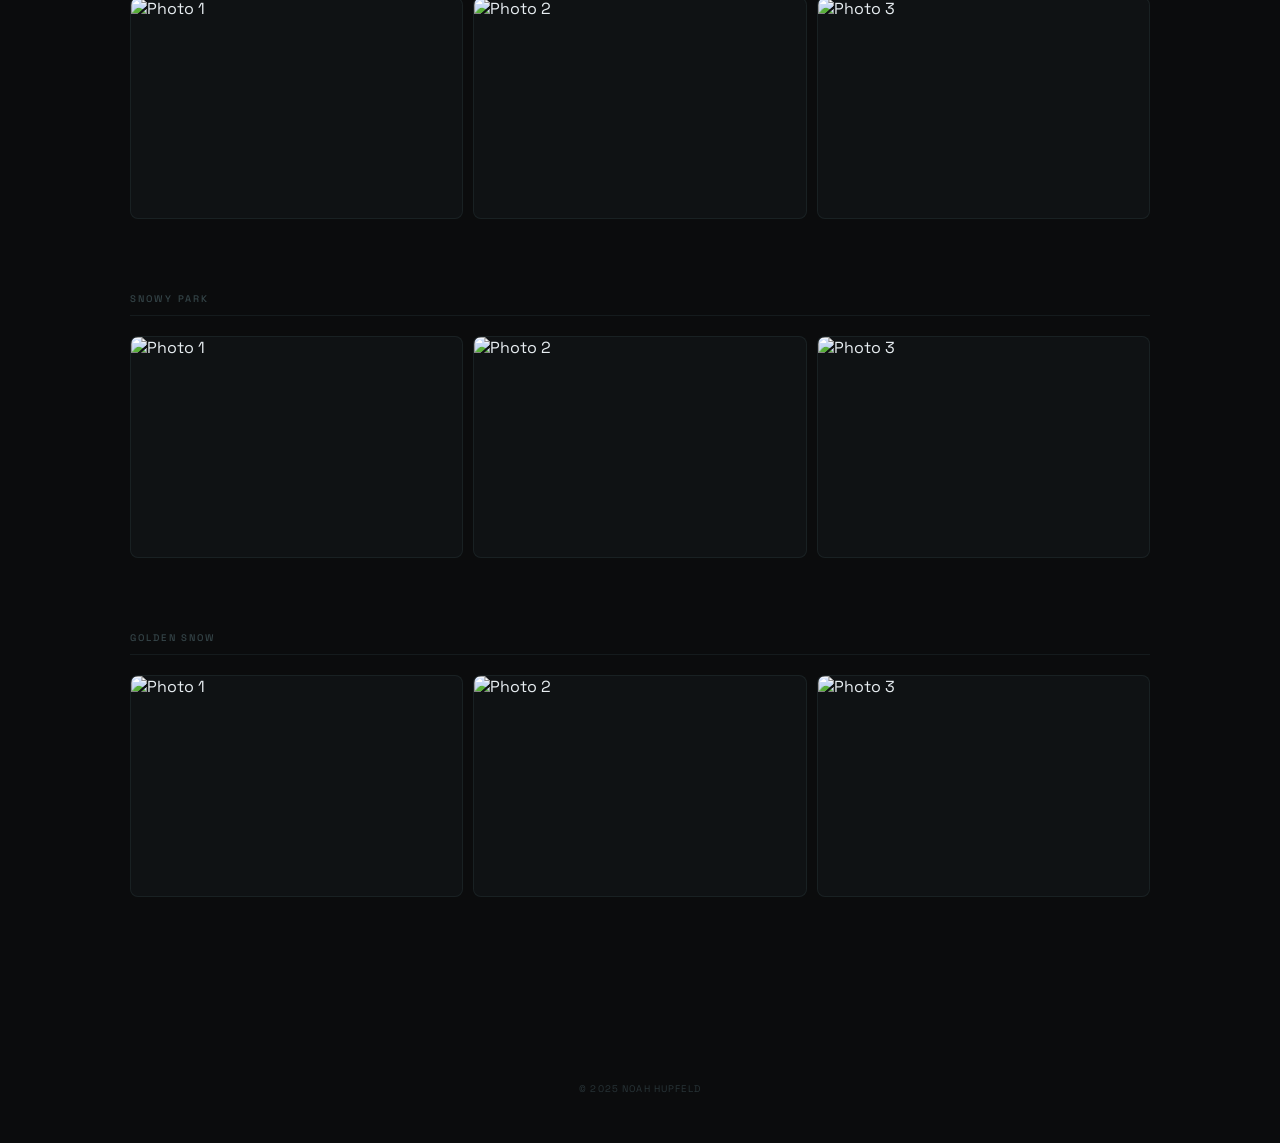
==== commit 58f6c48f: "Add files via upload" ====
--- a/photography.html
+++ b/photography.html
@@ -37,6 +37,9 @@
     </div>
   </header>
 
+  <!-- Group scroll nav -->
+  <nav class="group-nav" id="group-nav" aria-label="Sections"></nav>
+
   <!-- Masonry / grid -->
   <main class="photo-main" id="photo-main"></main>
 
@@ -56,176 +59,237 @@
   <script src="grain.js"></script>
   <script src="portfolio-data.js"></script>
   <script>
-    /* ── Normalise entries: always { src, aspect? } ── */
-    const photos = DATA.about.photography.map(e =>
-      typeof e === 'string' ? { src: e } : e
-    );
-
     const GAP = 10; // px between tiles
-    const container = document.getElementById('photo-main');
-
-    /* ── Column count based on viewport ── */
-    function colCount() {
-      const w = container.clientWidth;
+    const mainEl = document.getElementById('photo-main');
+
+    /* ── Split the flat array into groups ── */
+    const rawEntries = DATA.about.photography;
+    const groups = []; // [ { label, photos: [] }, ... ]
+
+    rawEntries.forEach(e => {
+      const entry = typeof e === 'string' ? { src: e } : e;
+      if (entry.type === 'group') {
+        groups.push({ label: entry.label, photos: [] });
+      } else {
+        if (groups.length === 0) groups.push({ label: null, photos: [] });
+        groups[groups.length - 1].photos.push(entry);
+      }
+    });
+
+    /* ── Per-group masonry state ── */
+    // groupStates[i] = { container, tiles, pending }
+    const groupStates = [];
+
+    /* ── Build DOM: one section per group ── */
+    groups.forEach((group, gi) => {
+      const section = document.createElement('div');
+      section.className = 'photo-group';
+
+      if (group.label) {
+        const heading = document.createElement('h2');
+        heading.className = 'photo-group-label';
+        heading.textContent = group.label;
+        section.appendChild(heading);
+      }
+
+      const gridEl = document.createElement('div');
+      gridEl.className = 'photo-grid';
+      section.appendChild(gridEl);
+      mainEl.appendChild(section);
+
+      const tiles = group.photos.map((entry, i) => {
+        const div = document.createElement('div');
+        div.className = 'photo-tile';
+        div.style.animationDelay = (0.04 + i * 0.06) + 's';
+        div.style.position = 'absolute';
+        const img = document.createElement('img');
+        img.src = entry.src;
+        img.alt = entry.alt || 'Photo ' + (i + 1);
+        img.loading = 'lazy';
+        div.appendChild(img);
+        div.addEventListener('click', () => {
+          const visibleTiles = tiles.filter(t => !t.hidden);
+          const vi = visibleTiles.indexOf(tiles[i]);
+          if (vi !== -1) openLightbox(vi, visibleTiles);
+        });
+        gridEl.appendChild(div);
+        return { div, entry, aspect: entry.aspect || null, hidden: false };
+      });
+
+      const state = { gridEl, tiles, pending: tiles.filter(t => t.aspect === null).length };
+      groupStates.push(state);
+
+      function tryLayout() {
+        if (state.pending > 0) return;
+        layoutGroup(state);
+      }
+
+      tiles.forEach(t => {
+        if (t.aspect !== null) return;
+        const img = t.div.querySelector('img');
+        if (img.complete && img.naturalWidth) {
+          t.aspect = img.naturalWidth / img.naturalHeight || 1;
+          state.pending--;
+          tryLayout();
+        } else {
+          img.addEventListener('load', () => {
+            t.aspect = img.naturalWidth / img.naturalHeight || 1;
+            state.pending--;
+            tryLayout();
+          });
+          img.addEventListener('error', () => {
+            t.aspect = 1;
+            state.pending--;
+            tryLayout();
+          });
+        }
+      });
+
+      if (state.pending === 0) layoutGroup(state);
+    });
+
+    /* ── Column count based on grid element width ── */
+    function colCount(w) {
       if (w >= 900) return 3;
       if (w >= 520) return 2;
       return 1;
     }
 
-    /* ── Build tiles (DOM), resolve aspect ratios, then layout ── */
-    const tiles = photos.map((entry, i) => {
-      const div = document.createElement('div');
-      div.className = 'photo-tile';
-      div.style.animationDelay = (0.04 + i * 0.06) + 's';
-      div.style.position = 'absolute';
-      const img = document.createElement('img');
-      img.src = entry.src;
-      img.alt = 'Photo ' + (i + 1);
-      img.loading = 'lazy';
-      div.appendChild(img);
-      div.addEventListener('click', () => openLightbox(i));
-      container.appendChild(div);
-      return { div, entry, aspect: entry.aspect || null };
-    });
-
-    /* ── Resolve aspect ratios for tiles that need auto-detection ── */
-    let pending = tiles.filter(t => t.aspect === null).length;
-
-    function tryLayout() {
-      if (pending > 0) return; // wait until all aspects known
-      layout();
-    }
-
-    tiles.forEach(t => {
-      if (t.aspect !== null) return;
-      const img = t.div.querySelector('img');
-      if (img.complete && img.naturalWidth) {
-        t.aspect = img.naturalWidth / img.naturalHeight;
-        pending--;
-        tryLayout();
-      } else {
-        img.addEventListener('load', () => {
-          t.aspect = img.naturalWidth / img.naturalHeight || 1;
-          pending--;
-          tryLayout();
-        });
-        img.addEventListener('error', () => {
-          t.aspect = 1;
-          pending--;
-          tryLayout();
-        });
-      }
-    });
-
-    /* If all aspects were pre-declared, layout immediately */
-    if (pending === 0) layout();
-
-    /* ── Column-packing layout (shortest-column) ── */
-    function layout() {
-      const cols = colCount();
-      const totalW = container.clientWidth;
-      const colW = (totalW - GAP * (cols - 1)) / cols;
-
-      // Track the current fill height of each column
+    /* ── Column-packing layout for a single group ── */
+    function layoutGroup(state) {
+      const totalW = state.gridEl.clientWidth;
+      const cols   = colCount(totalW);
+      const colW   = (totalW - GAP * (cols - 1)) / cols;
       const colHeights = Array(cols).fill(0);
 
-      tiles.forEach(t => {
-        // Pick the shortest column
+      state.tiles.forEach(t => {
+        if (t.hidden) return;
         let shortest = 0;
         for (let c = 1; c < cols; c++) {
           if (colHeights[c] < colHeights[shortest]) shortest = c;
         }
-
-        const aspect = t.aspect || 1;
-        const h = colW / aspect;
-        const x = shortest * (colW + GAP);
-        const y = colHeights[shortest];
-
-        t.div.style.left   = x + 'px';
-        t.div.style.top    = y + 'px';
+        const h = colW / (t.aspect || 1);
+        t.div.style.left   = shortest * (colW + GAP) + 'px';
+        t.div.style.top    = colHeights[shortest] + 'px';
         t.div.style.width  = colW + 'px';
         t.div.style.height = h + 'px';
-
         colHeights[shortest] += h + GAP;
       });
 
-      // Set container height to tallest column
-      container.style.height = Math.max(...colHeights) + 'px';
+      state.gridEl.style.height = Math.max(...colHeights) + 'px';
+    }
+
+    function layoutAll() {
+      groupStates.forEach(s => { if (s.pending === 0) layoutGroup(s); });
     }
 
     /* ── Re-layout on resize ── */
     let resizeTimer;
     window.addEventListener('resize', () => {
       clearTimeout(resizeTimer);
-      resizeTimer = setTimeout(() => { if (pending === 0) layout(); }, 120);
+      resizeTimer = setTimeout(layoutAll, 120);
     }, { passive: true });
 
     /* ── Nav shrink on scroll ── */
     const projNav = document.getElementById('project-nav');
+
+    /* ── Group scroll nav ── */
+    const groupNav = document.getElementById('group-nav');
+
+    // Build one nav item per labelled group; store ref to its section el
+    const navItems = []; // { el, sectionEl, label }
+    groupStates.forEach((state, gi) => {
+      if (!groups[gi].label) return;
+      const btn = document.createElement('button');
+      btn.className = 'group-nav-item';
+      btn.textContent = groups[gi].label;
+      btn.addEventListener('click', () => {
+        state.gridEl.closest('.photo-group').scrollIntoView({ behavior: 'smooth', block: 'start' });
+      });
+      groupNav.appendChild(btn);
+      navItems.push({ el: btn, sectionEl: state.gridEl.closest('.photo-group'), label: groups[gi].label });
+    });
+
+    // Opacity/blur by distance from active index
+    // dist: 0=active, 1=±1, 2=±2, 3+=hidden
+    const DIST_STYLE = [
+      { opacity: 1,    blur: 0,   scale: 1     },   // active
+      { opacity: 0.55, blur: 0,   scale: 0.95  },   // ±1
+      { opacity: 0.2,  blur: 2,   scale: 0.9   },   // ±2
+      { opacity: 0,    blur: 6,   scale: 0.85  },   // ±3+ (invisible)
+    ];
+
+    let activeGroupIdx = 0;
+
+    function updateNavItems() {
+      navItems.forEach((item, i) => {
+        const dist = Math.min(Math.abs(i - activeGroupIdx), 3);
+        const s = DIST_STYLE[dist];
+        item.el.style.opacity   = s.opacity;
+        item.el.style.filter    = s.blur > 0 ? `blur(${s.blur}px)` : '';
+        item.el.style.transform = `scale(${s.scale})`;
+        item.el.classList.toggle('active', dist === 0);
+        // pointer-events: off for invisible items
+        item.el.style.pointerEvents = dist >= 3 ? 'none' : '';
+      });
+    }
+
+    function findActiveGroup() {
+      // Active = the group whose section top is closest to 40% down the viewport
+      const trigger = window.scrollY + window.innerHeight * 0.4;
+      let best = 0;
+      navItems.forEach((item, i) => {
+        const top = item.sectionEl.getBoundingClientRect().top + window.scrollY;
+        if (top <= trigger) best = i;
+      });
+      return best;
+    }
+
+    updateNavItems();
+
+    // Show/hide nav on scroll activity
+    let navHideTimer;
+    let lastScrollY = window.scrollY;
+    let navVisible = false;
+
+    function showNav() {
+      if (!navVisible) {
+        navVisible = true;
+        groupNav.classList.add('visible');
+      }
+      clearTimeout(navHideTimer);
+      navHideTimer = setTimeout(() => {
+        navVisible = false;
+        groupNav.classList.remove('visible');
+      }, 1400);
+    }
+
     window.addEventListener('scroll', () => {
       projNav.classList.toggle('scrolled', window.scrollY > 60);
+
+      // Only show nav after hero is past
+      if (window.scrollY > 120) showNav();
+
+      const newActive = findActiveGroup();
+      if (newActive !== activeGroupIdx) {
+        activeGroupIdx = newActive;
+        updateNavItems();
+      }
+      lastScrollY = window.scrollY;
     }, { passive: true });
 
-    /* ── Scroll-driven fly-in/out per tile ── */
-    const FADE_ZONE  = 180; // px from viewport edge where transition starts
-    const MAX_SHIFT  = 14;  // px of translateY at the edge
-    const MAX_FADE   = 0.5; // opacity at the edge (fully visible = 0.82)
-
-    function easeInOut(x) {
-      return x < 0.5 ? 2 * x * x : 1 - Math.pow(-2 * x + 2, 2) / 2;
-    }
-
-    function updateTileVisibility() {
-      const vTop    = window.scrollY;
-      const vBottom = vTop + window.innerHeight;
-      const contTop = container.offsetTop;
-
-      tiles.forEach(t => {
-        const el      = t.div;
-        const tTop    = parseFloat(el.style.top)    + contTop;
-        const tBottom = tTop + parseFloat(el.style.height || 0);
-
-        // raw progress: 0 = edge, 1 = fully inside
-        const fromTop    = tTop    - vTop;
-        const fromBottom = vBottom - tBottom;
-
-        let progress = 1;
-        let dir = 0; // -1 top edge, +1 bottom edge
-
-        if (fromBottom < FADE_ZONE && fromBottom > -parseFloat(el.style.height || FADE_ZONE)) {
-          const p = Math.max(0, fromBottom / FADE_ZONE);
-          if (p < progress) { progress = p; dir = 1; }
-        }
-        if (fromTop < FADE_ZONE && fromTop > -parseFloat(el.style.height || FADE_ZONE)) {
-          const p = Math.max(0, fromTop / FADE_ZONE);
-          if (p < progress) { progress = p; dir = -1; }
-        }
-
-        const eased   = easeInOut(progress);
-        const opacity = MAX_FADE + eased * (0.82 - MAX_FADE);
-        const shift   = dir * (1 - eased) * MAX_SHIFT;
-
-        el.style.opacity   = opacity.toFixed(3);
-        el.style.transform = shift ? `translateY(${shift.toFixed(2)}px)` : '';
-      });
-    }
-
-    function scrollLoop() {
-      updateTileVisibility();
-      requestAnimationFrame(scrollLoop);
-    }
-    requestAnimationFrame(scrollLoop);
-
-    /* ── Lightbox ── */
+    /* ── Lightbox (operates on visible subset) ── */
+    let currentVisible = [];
     let current = 0;
     const lightbox  = document.getElementById('lightbox');
     const lbImg     = document.getElementById('lightbox-img');
     const lbCounter = document.getElementById('lightbox-counter');
 
-    function openLightbox(i) {
+    function openLightbox(i, visibleTiles) {
+      currentVisible = visibleTiles;
       current = i;
-      lbImg.src = photos[i].src;
-      lbCounter.textContent = (i + 1) + ' / ' + photos.length;
+      lbImg.src = currentVisible[i].entry.src;
+      lbCounter.textContent = (i + 1) + ' / ' + currentVisible.length;
       lightbox.classList.add('open');
       lightbox.setAttribute('aria-hidden', 'false');
       document.body.style.overflow = 'hidden';
@@ -237,8 +301,8 @@
       document.body.style.overflow = '';
     }
 
-    function showPrev() { openLightbox((current - 1 + photos.length) % photos.length); }
-    function showNext() { openLightbox((current + 1) % photos.length); }
+    function showPrev() { openLightbox((current - 1 + currentVisible.length) % currentVisible.length); }
+    function showNext() { openLightbox((current + 1) % currentVisible.length); }
 
     document.getElementById('lightbox-close').addEventListener('click', closeLightbox);
     document.getElementById('lightbox-prev').addEventListener('click', showPrev);
--- a/style.css
+++ b/style.css
@@ -1,3 +1,7 @@
+:root {
+  color-scheme: light;
+}
+
 /* ── Reset ── */
 *, *::before, *::after { margin: 0; padding: 0; box-sizing: border-box; }
 
@@ -8,6 +12,7 @@
   width: 100%;
   background: #0b0c0d;
   scroll-behavior: smooth;
+  color-scheme: dark;
 }
 
 body {
@@ -230,12 +235,14 @@
 
 .name-title-wrap {
   line-height: 1;
+  text-align: center;
+  width: 100%;
 }
 
 .name-title {
   font-family: 'Syne', sans-serif;
   font-weight: 800;
-  font-size: clamp(3.5rem, 5vw, 9rem);
+  font-size: clamp(2.2rem, 9vw, 9rem);
   line-height: 1;
   letter-spacing: -0.02em;
   user-select: none;
@@ -274,79 +281,6 @@
   opacity: 0;
   animation: fadeUp 0.6s 1.9s both, hintPulse 2.8s 2.6s ease-in-out infinite;
 }
-
-/* ── Bottom nav ── */
-.bottom-nav {
-  position: relative;
-  z-index: 1;
-  display: flex;
-  gap: 0.25rem;
-  background: rgba(140, 210, 230, 0.04);
-  backdrop-filter: blur(20px) saturate(140%);
-  -webkit-backdrop-filter: blur(20px) saturate(140%);
-  border: 1px solid rgba(160, 220, 235, 0.1);
-  border-radius: 999px;
-  padding: 0.4rem 0.6rem;
-  animation: fadeUp 0.8s 0.8s both;
-}
-
-.bottom-nav a {
-  font-family: 'Space Grotesk', sans-serif;
-  font-size: 0.68rem;
-  letter-spacing: 0.1em;
-  text-transform: uppercase;
-  color: rgba(180, 220, 230, 0.38);
-  text-decoration: none;
-  padding: 0.32rem 0.85rem;
-  border-radius: 999px;
-  transition: color 0.2s, background 0.2s;
-}
-.bottom-nav a:hover {
-  color: rgba(210, 240, 248, 0.9);
-  background: rgba(160, 220, 235, 0.08);
-}
-.bottom-nav a.active {
-  color: #e8f6fa;
-  background: rgba(160, 220, 235, 0.12);
-}
-
-/* ── Bottom-nav pinned state ── */
-.bottom-nav.pinned {
-  position: fixed;
-  top: 1.2rem;
-  left: 60%;
-  transform: translateX(-20%);
-  bottom: auto;
-  z-index: 100;
-  animation: navPin 1s cubic-bezier(0.16, 1, 0.3, 1) both;
-}
-
-@keyframes navPin {
-  from {
-    opacity: 0;
-    transform: translateX(-20%) translateY(-16px);
-  }
-  to {
-    opacity: 1;
-    transform: translateX(-20%) translateY(0);
-  }
-}
-
-@keyframes navUnpin {
-  from {
-    opacity: 1;
-    transform: translateX(-20%) translateY(0);
-  }
-  to {
-    opacity: 0;
-    transform: translateX(-20%) translateY(-16px);
-  }
-}
-
-.bottom-nav.unpinning {
-  animation: navUnpin 0.35s cubic-bezier(0.4, 0, 1, 1) both;
-}
-
 /* ── Footer ── */
 .site-footer {
   position: relative;
@@ -372,6 +306,7 @@
   align-items: flex-start;
   justify-content: center;
   padding: 7rem 2.5rem 6rem;
+  background: transparent;
 }
 
 .section-inner {
@@ -508,7 +443,7 @@
 ════════════════════════════════ */
 .projects-grid {
   display: grid;
-  grid-template-columns: repeat(auto-fill, minmax(340px, 1fr));
+  grid-template-columns: repeat(auto-fill, minmax(min(340px, 100%), 1fr));
   gap: 1.25rem;
 }
 
@@ -617,12 +552,11 @@
 
 .about-bio {
   font-family: 'Syne', sans-serif;
-  font-weight: 500;
-  font-size: clamp(1.1rem, 2vw, 1.5rem);
-  line-height: 1.6;
+  font-size: 0.82rem;
+  line-height: 1.7;
   letter-spacing: -0.01em;
-  color: rgba(220, 235, 240, 0.65);
-  max-width: 52ch;
+  color:rgba(220, 235, 240, 0.55);
+  max-width: 56ch;
 }
 
 .hobby-cards {
@@ -646,12 +580,31 @@
   background: rgba(140, 210, 230, 0.055);
 }
 
+.hobby-card-cover {
+  width: 100%;
+  aspect-ratio: 16 / 7;
+  overflow: hidden;
+}
+
+.hobby-card-cover img {
+  width: 100%;
+  height: 100%;
+  object-fit: cover;
+  display: block;
+  transition: transform 0.4s ease;
+  filter: brightness(0.85);
+}
+
+.hobby-card:hover .hobby-card-cover img {
+  transform: scale(1.03);
+  filter: brightness(1);
+}
+
 .hobby-card-header {
   padding: 1.2rem 1.5rem 1rem;
   display: flex;
   align-items: baseline;
   gap: 1rem;
-  border-bottom: 1px solid rgba(160, 220, 235, 0.07);
 }
 
 .hobby-card-title {
@@ -717,6 +670,27 @@
    RESPONSIVE
 ════════════════════════════════ */
 @media (max-width: 640px) {
+  .hero {
+    padding: 1.25rem 1.25rem 1.5rem;
+  }
+
+  /* Shift name up by ~half the nav height so it aligns with the blob center */
+  .name-hero {
+    margin-bottom: 2.5rem;
+  }
+
+  nav .nav-left,
+  nav .nav-right {
+    gap: 0.9rem;
+    font-size: 0.6rem;
+    letter-spacing: 0.1em;
+  }
+
+  .name-kicker {
+    font-size: 0.55rem;
+    letter-spacing: 0.6em;
+  }
+
   .resume-item {
     grid-template-columns: 1fr;
     gap: 0.75rem;
@@ -727,6 +701,6 @@
   }
 
   .page-section {
-    padding: 5rem 1.5rem 4rem;
-  }
-}
+    padding: 4rem 1.25rem 3rem;
+  }
+}
--- a/project.css
+++ b/project.css
@@ -100,7 +100,7 @@
 .proj-title {
   font-family: 'Syne', sans-serif;
   font-weight: 800;
-  font-size: clamp(2.4rem, 5vw, 4.5rem);
+  font-size: clamp(1.8rem, 4vw, 4.5rem);
   line-height: 1.05;
   letter-spacing: -0.03em;
   background: linear-gradient(135deg, #f5f6ff 30%, #d1e1e3 80%, #b2c0c0 100%);
--- a/photography.css
+++ b/photography.css
@@ -32,7 +32,7 @@
 .photo-hero-title {
   font-family: 'Syne', sans-serif;
   font-weight: 800;
-  font-size: clamp(2.4rem, 5vw, 4.5rem);
+  font-size: clamp(1.8rem, 4vw, 4.5rem);
   line-height: 1.05;
   letter-spacing: -0.03em;
   background: linear-gradient(135deg, #f5f6ff 30%, #d1e1e3 80%, #b2c0c0 100%);
@@ -49,16 +49,94 @@
   letter-spacing: 0.01em;
 }
 
-/* ── Main grid ── */
+
+/* ── Group scroll nav ── */
+.group-nav {
+  position: fixed;
+  right: 1.75rem;
+  top: 50%;
+  transform: translateY(-50%);
+  z-index: 200;
+  display: flex;
+  flex-direction: column;
+  align-items: flex-end;
+  gap: 0.15rem;
+  opacity: 0;
+  transition: opacity 0.35s ease;
+  pointer-events: none;
+}
+
+.group-nav.visible {
+  opacity: 1;
+  pointer-events: all;
+}
+
+.group-nav-item {
+  font-family: 'Space Grotesk', sans-serif;
+  font-size: 0.55rem;
+  font-weight: 500;
+  letter-spacing: 0.18em;
+  text-transform: uppercase;
+  color: rgba(200, 235, 245, 0.9);
+  background: none;
+  border: none;
+  padding: 0.25rem 0;
+  cursor: pointer;
+  white-space: nowrap;
+  transition: opacity 0.3s ease, filter 0.3s ease, transform 0.3s ease, color 0.2s;
+  transform-origin: right center;
+}
+
+.group-nav-item:hover {
+  color: #e8f6fa;
+}
+
+.group-nav-item.active {
+  color: rgba(200, 235, 245, 0.95);
+}
+
+@media (max-width: 600px) {
+  .group-nav { right: 1rem; }
+}
+
+/* ── Main container ── */
 .photo-main {
-  position: relative;      /* tiles are absolutely positioned inside */
+  position: relative;
   z-index: 10;
-  isolation: isolate;      /* contain tile stacking contexts so they can't escape above the nav */
   width: 100%;
   max-width: 1100px;
   margin: 0 auto;
   padding: 0 2.5rem 7rem;
   box-sizing: border-box;
+  display: flex;
+  flex-direction: column;
+  gap: 4rem;
+}
+
+/* ── Group (one per shoot / divider) ── */
+.photo-group {
+  display: flex;
+  flex-direction: column;
+  gap: 1.25rem;
+}
+
+.photo-group-label {
+  font-family: 'Space Grotesk', sans-serif;
+  font-size: 0.6rem;
+  font-weight: 500;
+  letter-spacing: 0.22em;
+  text-transform: uppercase;
+  color: rgba(160, 215, 228, 0.28);
+  border-bottom: 1px solid rgba(160, 220, 235, 0.07);
+  padding-bottom: 0.6rem;
+  margin: 0;
+}
+
+/* ── Per-group masonry grid ── */
+.photo-grid {
+  position: relative;      /* tiles are absolutely positioned inside */
+  isolation: isolate;
+  width: 100%;
 }
 
 /* ── Individual tile ── */
@@ -69,7 +147,6 @@
   cursor: pointer;
   border: 1px solid rgba(160, 220, 235, 0.07);
   background: rgba(160, 220, 235, 0.03);
-  will-change: filter, opacity;
 }
 
 .photo-tile img {
@@ -184,12 +261,12 @@
 
 /* ── Responsive ── */
 @media (max-width: 860px) {
-  .photo-main  { padding: 0 1.5rem 5rem; }
-  .photo-hero  { padding: 7rem 1.5rem 3rem; }
+  .photo-main { padding: 0 1.5rem 5rem; }
+  .photo-hero { padding: 7rem 1.5rem 3rem; }
 }
 
 @media (max-width: 480px) {
-  .photo-main       { padding: 0 1.25rem 4rem; }
-  .lightbox-prev    { left: 0.75rem; }
-  .lightbox-next    { right: 0.75rem; }
-}
+  .photo-main        { padding: 0 1.25rem 4rem; }
+  .lightbox-prev     { left: 0.75rem; }
+  .lightbox-next     { right: 0.75rem; }
+}
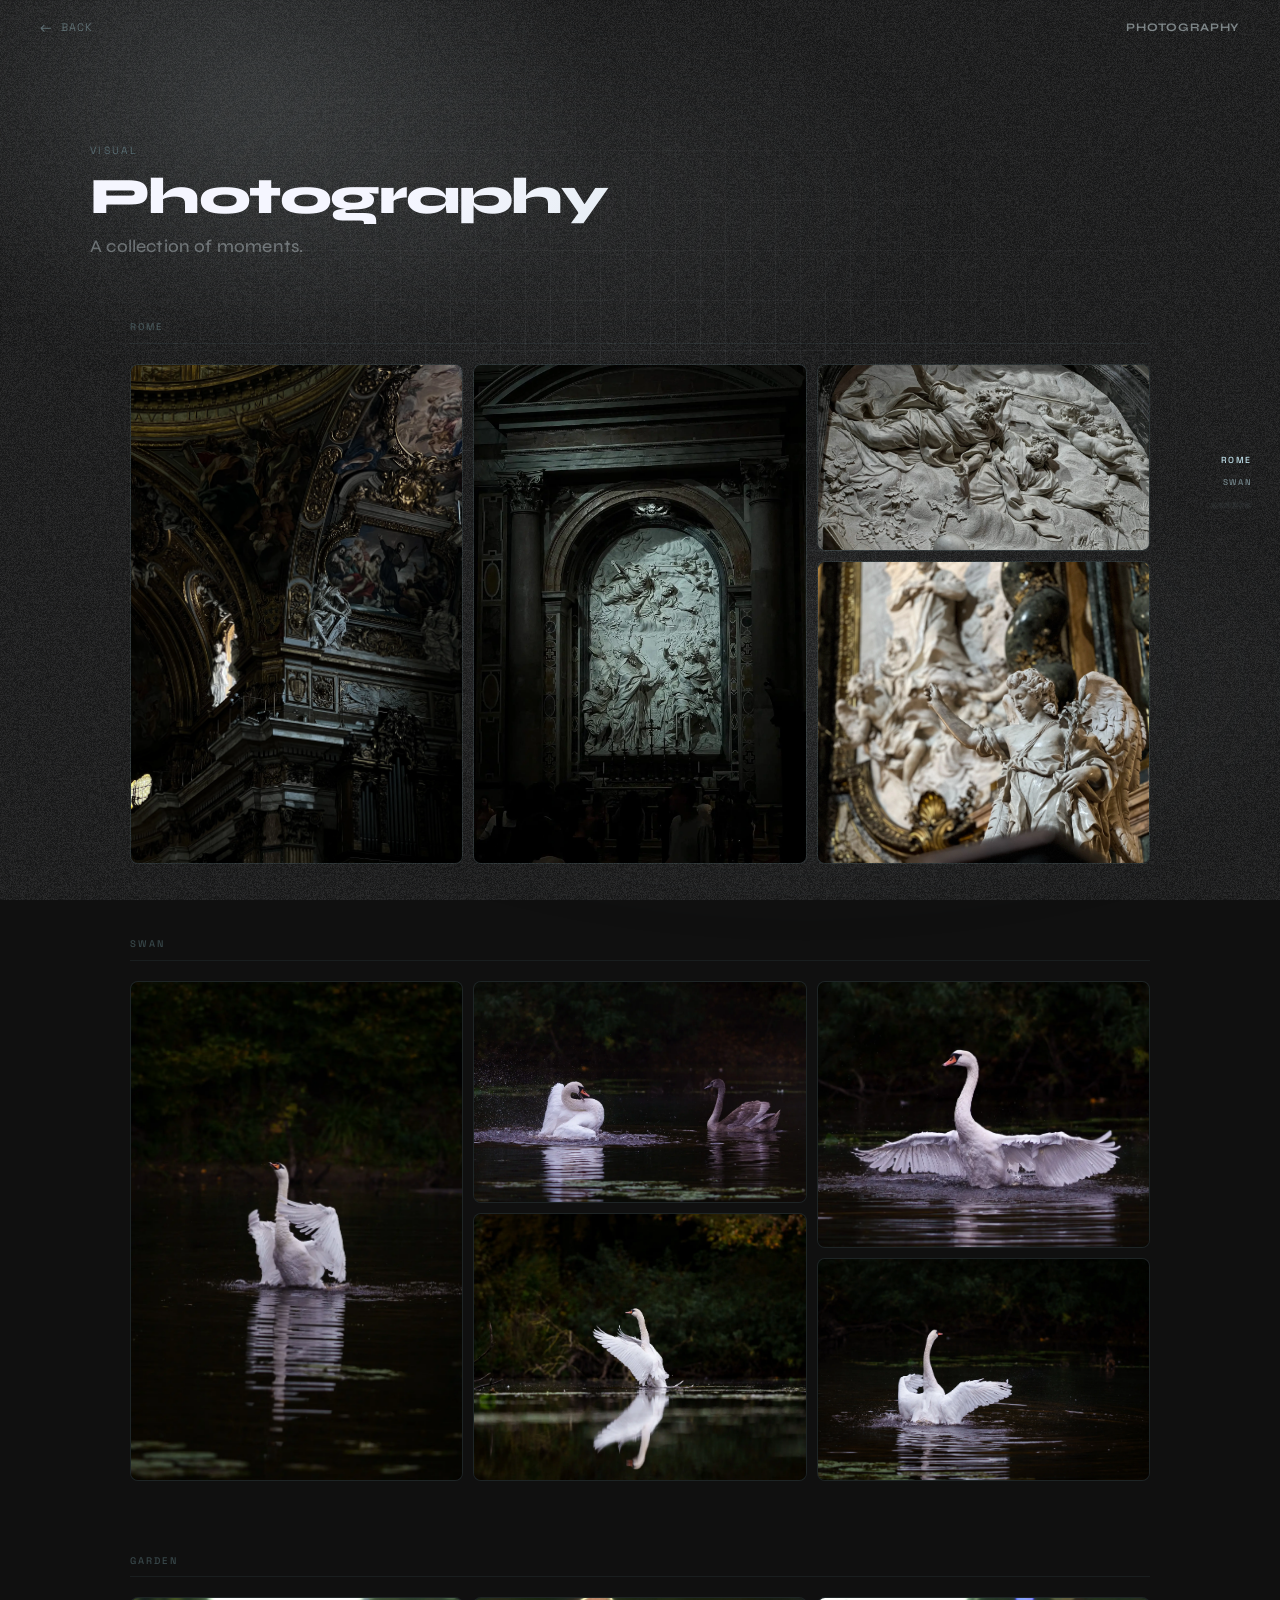
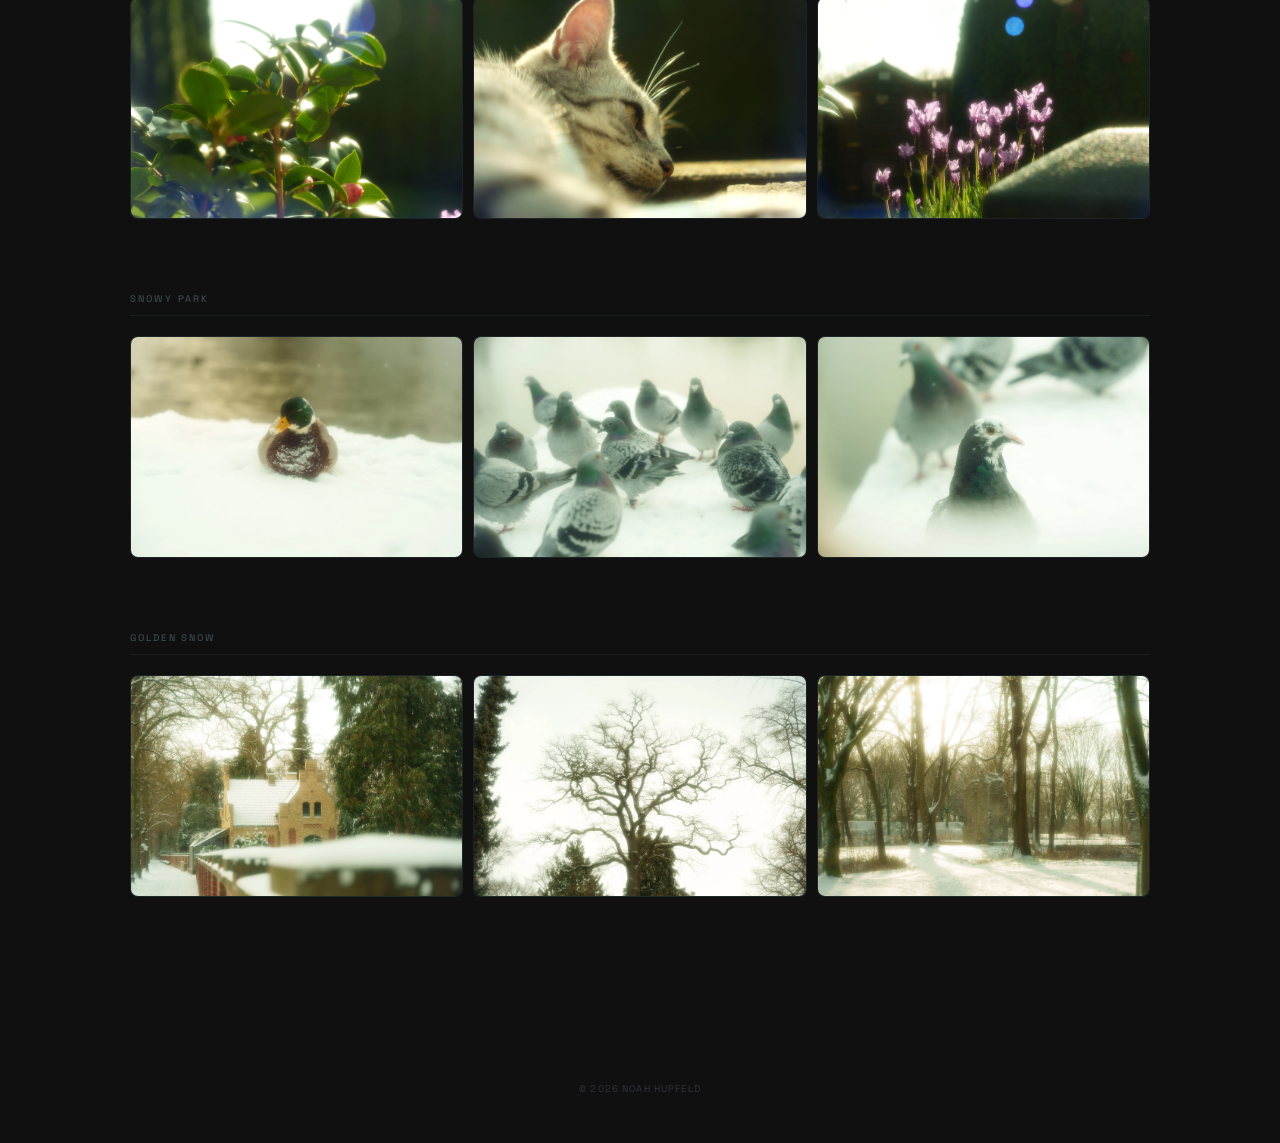
==== commit 91223832: "Add files via upload" ====
--- a/photography.html
+++ b/photography.html
@@ -54,7 +54,7 @@
     <div class="lightbox-counter" id="lightbox-counter"></div>
   </div>
 
-  <footer class="site-footer">© 2025 Noah Hupfeld</footer>
+  <footer class="site-footer">© 2026 Noah Hupfeld</footer>
 
   <script src="grain.js"></script>
   <script src="portfolio-data.js"></script>
--- a/style.css
+++ b/style.css
@@ -17,7 +17,7 @@
 
 body {
   width: 100%;
-  background: #0b0c0d;
+  background: #101010;
   color: #e8eef2;
   font-family: 'Space Grotesk', sans-serif;
   overflow-x: hidden;
@@ -456,12 +456,13 @@
   flex-direction: column;
   opacity: 0;
   animation: fadeUp 0.7s both;
-  transition: border-color 0.25s, background 0.25s;
+  transition: border-color 0.25s, background 0.25s, filter 0.3s;
 }
 
 .project-card:hover {
   border-color: rgba(160, 220, 235, 0.18);
   background: rgba(140, 210, 230, 0.055);
+  filter: brightness(1.05);
 }
 
 .project-cover {
@@ -476,11 +477,9 @@
   height: 100%;
   object-fit: cover;
   display: block;
-  opacity: 0.75;
-  transition: opacity 0.3s;
-}
-
-.project-card:hover .project-cover img { opacity: 0.9; }
+}
+
+.project-card:hover .project-cover img { transform: scale(1); }
 
 .project-cover.no-cover {
   background: repeating-linear-gradient(
@@ -704,3 +703,70 @@
     padding: 4rem 1.25rem 3rem;
   }
 }
+
+/* ════════════════════════════════
+   SCROLL-IN SECTION NAV (index)
+════════════════════════════════ */
+
+@keyframes bottomNavIn {
+  from { opacity: 0; transform: translateX(8px); }
+  to   { opacity: 1; transform: translateX(0); }
+}
+
+@keyframes bottomNavOut {
+  from { opacity: 1; transform: translateX(0); }
+  to   { opacity: 0; transform: translateX(8px); }
+}
+
+.bottom-nav {
+  position: fixed;
+  right: 1.75rem;
+  top: 50%;
+  transform: translateY(-50%);
+  z-index: 300;
+  display: flex;
+  flex-direction: column;
+  align-items: flex-end;
+  gap: 0.15rem;
+  opacity: 0;
+  visibility: hidden;
+  pointer-events: none;
+  transition: none;
+}
+
+.bottom-nav.pinned {
+  visibility: visible;
+  pointer-events: all;
+  animation: bottomNavIn 0.35s cubic-bezier(0.22, 1, 0.36, 1) both;
+}
+
+.bottom-nav.unpinning {
+  visibility: visible;
+  animation: bottomNavOut 0.3s ease forwards;
+  pointer-events: none;
+}
+
+.bottom-nav-item {
+  font-family: 'Space Grotesk', sans-serif;
+  font-size: 0.55rem;
+  font-weight: 500;
+  letter-spacing: 0.18em;
+  text-transform: uppercase;
+  color: rgba(200, 235, 245, 0.55);
+  text-decoration: none;
+  padding: 0.25rem 0;
+  white-space: nowrap;
+  transition: color 0.2s;
+}
+
+.bottom-nav-item:hover {
+  color: rgba(220, 245, 255, 0.9);
+}
+
+.bottom-nav-item.active {
+  color: rgba(220, 245, 255, 0.95);
+}
+
+@media (max-width: 600px) {
+  .bottom-nav { right: 1rem; }
+}
--- a/project.css
+++ b/project.css
@@ -100,7 +100,7 @@
 .proj-title {
   font-family: 'Syne', sans-serif;
   font-weight: 800;
-  font-size: clamp(1.8rem, 4vw, 4.5rem);
+  font-size: clamp(1.8rem, 3vw, 4.5rem);
   line-height: 1.05;
   letter-spacing: -0.03em;
   background: linear-gradient(135deg, #f5f6ff 30%, #d1e1e3 80%, #b2c0c0 100%);
@@ -152,14 +152,13 @@
   background: rgba(160, 220, 235, 0.12);
   border-color: rgba(160, 220, 235, 0.24);
 }
-.proj-link-btn::after { content: ' ↗'; opacity: 0.5; }
 
 /* ── Cover ── */
 .proj-cover-wrap {
   position: relative;
   z-index: 10;
   width: 100%;
-  max-width: 1100px;
+  max-width: calc(860px + 5rem);
   margin: 0 auto 0;
   padding: 0 2.5rem;
   animation: fadeUp 0.8s 0.35s both;
@@ -316,7 +315,7 @@
 /* ── Stats block ── */
 .proj-block-stats {
   display: grid;
-  grid-template-columns: repeat(auto-fill, minmax(140px, 1fr));
+  grid-template-columns: repeat(auto-fit, minmax(140px, 1fr));
   gap: 1px;
   background: rgba(160, 220, 235, 0.07);
   border: 1px solid rgba(160, 220, 235, 0.07);
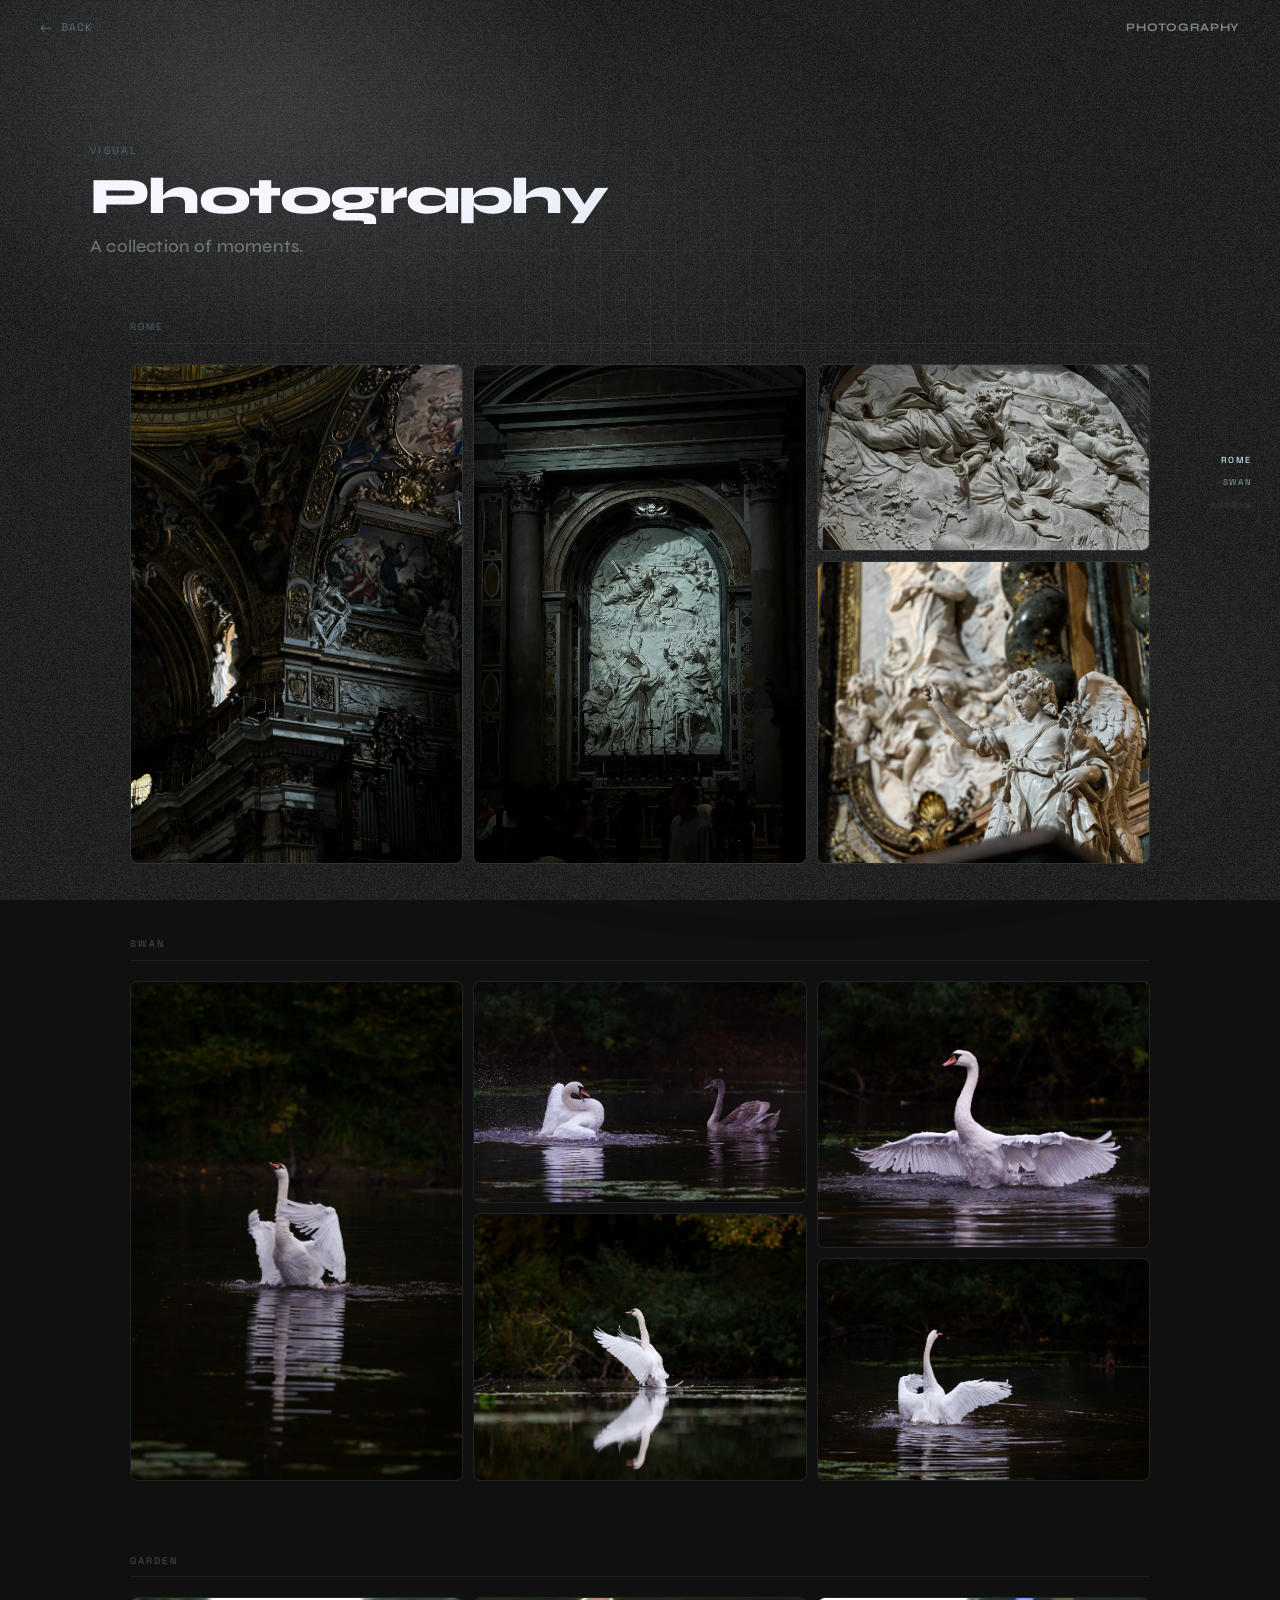
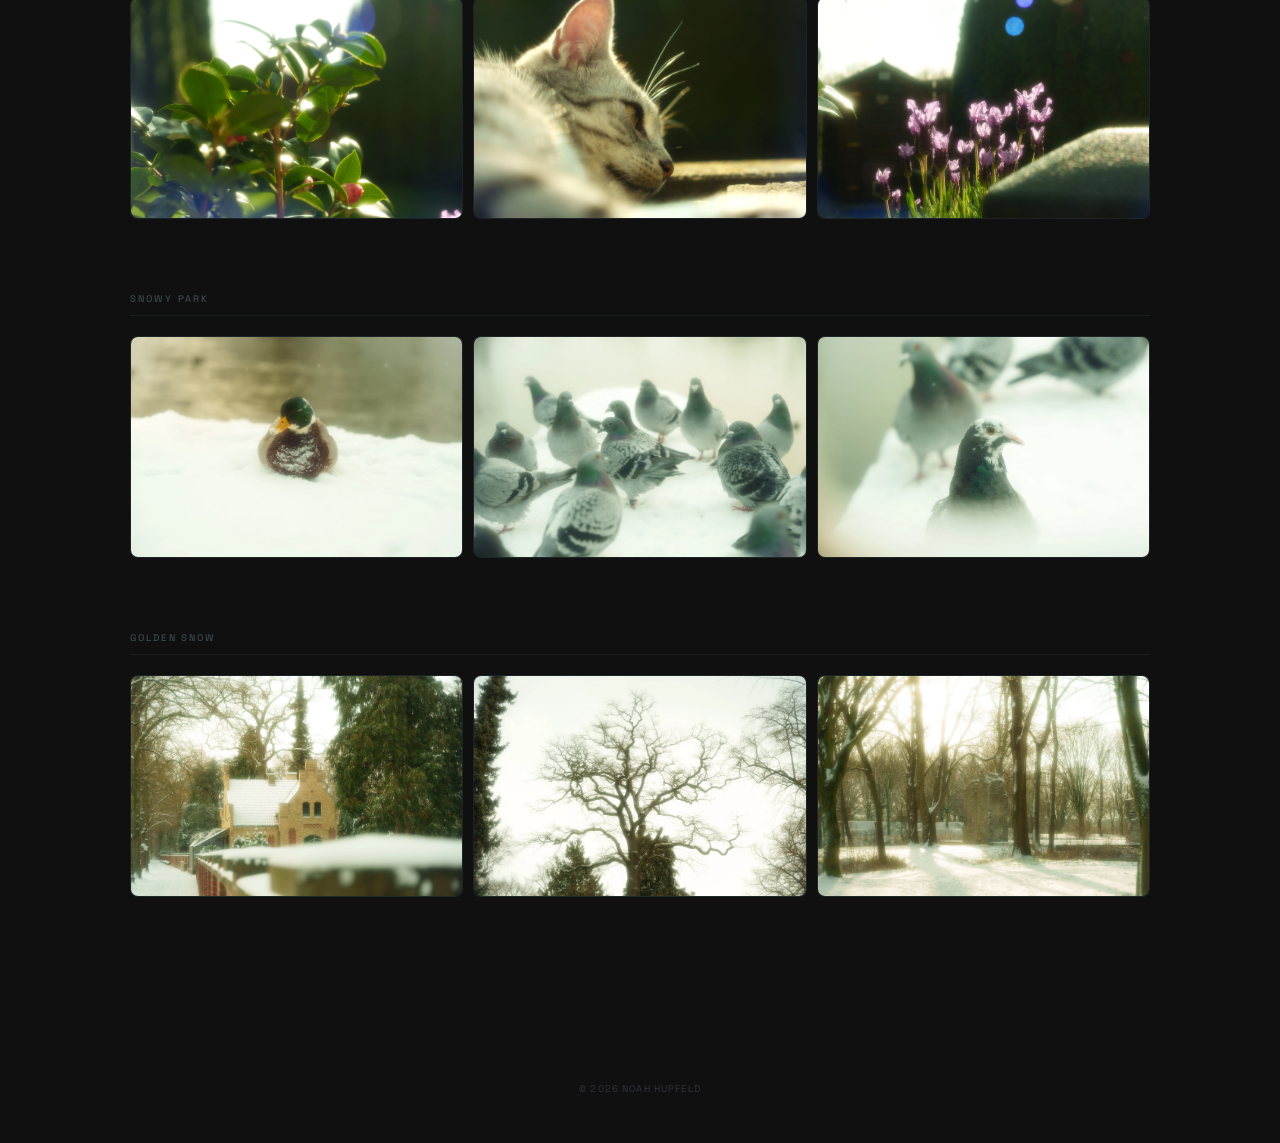
==== commit 0ecef2ae: "Add files via upload" ====
--- a/photography.html
+++ b/photography.html
@@ -57,6 +57,7 @@
   <footer class="site-footer">© 2026 Noah Hupfeld</footer>
 
   <script src="grain.js"></script>
+  <script src="cursor.js"></script>
   <script src="portfolio-data.js"></script>
   <script>
     const GAP = 10; // px between tiles
--- a/style.css
+++ b/style.css
@@ -190,6 +190,7 @@
   align-items: center;
   width: 100%;
   flex-shrink: 0;
+  position: relative;
   animation: fadeDown 0.8s 0.5s both;
 }
 
@@ -209,6 +210,27 @@
   transition: color 0.25s;
 }
 nav a:hover { color: rgba(200, 235, 242, 0.85); }
+
+.nav-left-resume {
+  display: flex;
+  flex-direction: column;
+  gap: 0.4rem;
+}
+
+#blob-toggle {
+  background: none;
+  border: none;
+  padding: 0;
+  cursor: pointer;
+  color: rgba(180, 220, 230, 0.35);
+  transition: color 0.25s;
+  line-height: 0;
+  -webkit-tap-highlight-color: transparent;
+  touch-action: manipulation;
+}
+#blob-toggle:hover { color: rgba(200, 235, 242, 0.85); }
+#blob-toggle[aria-pressed="false"] { color: rgba(180, 220, 230, 0.18); }
+#blob-toggle[aria-pressed="false"]:hover { color: rgba(200, 235, 242, 0.55); }
 
 /* ── Center name block ── */
 .name-hero {
